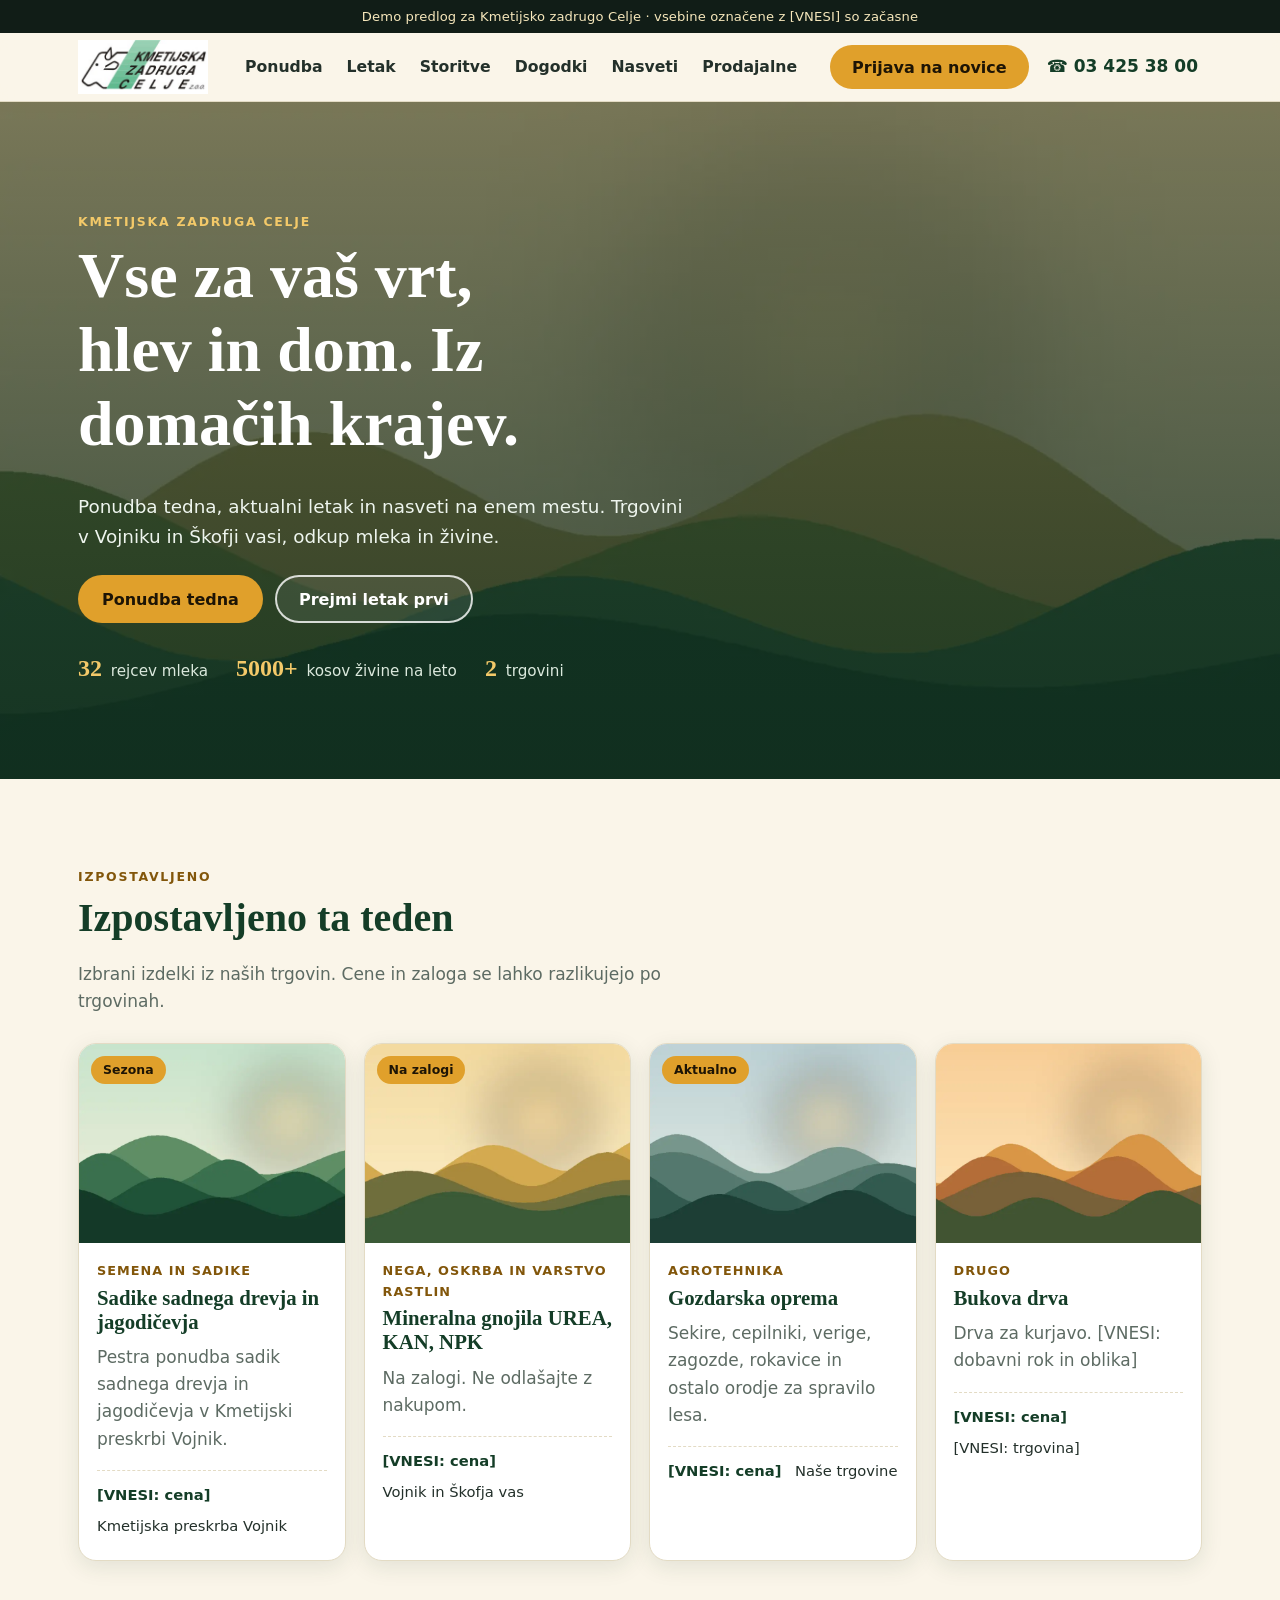
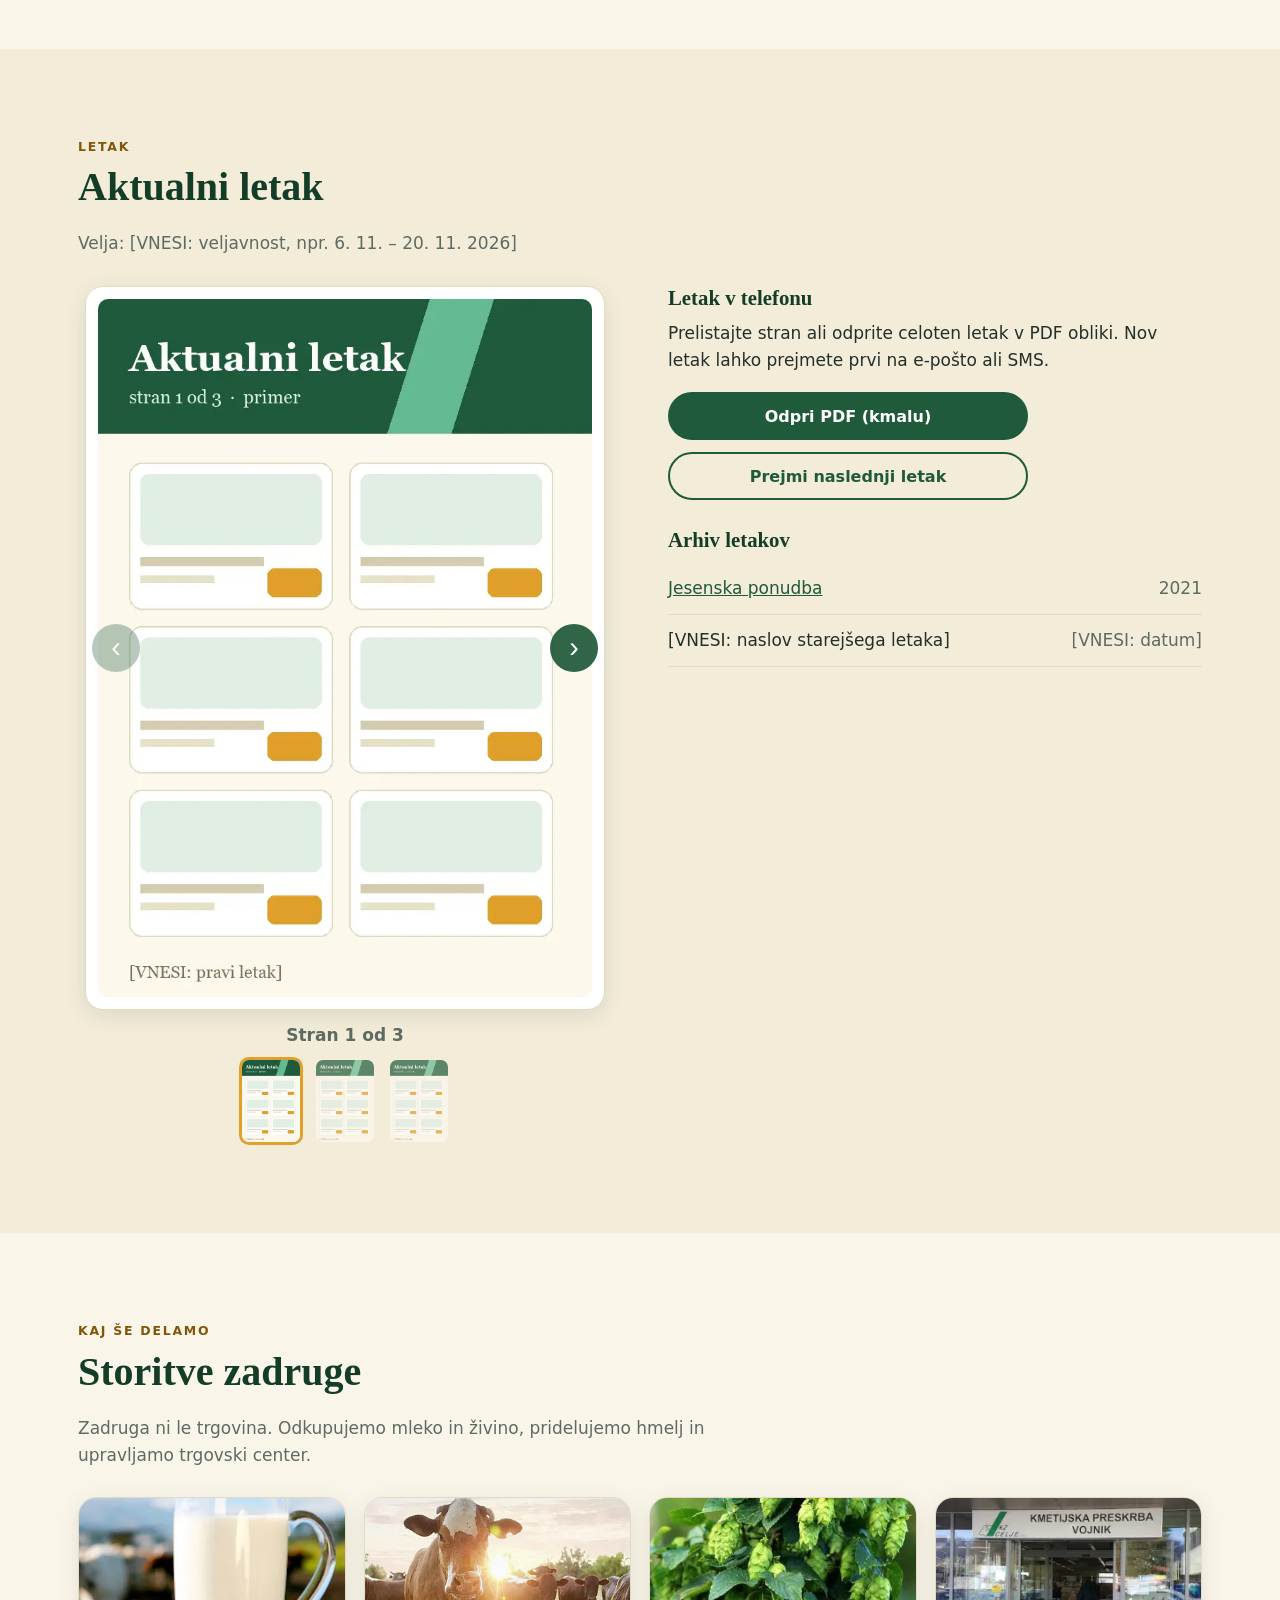
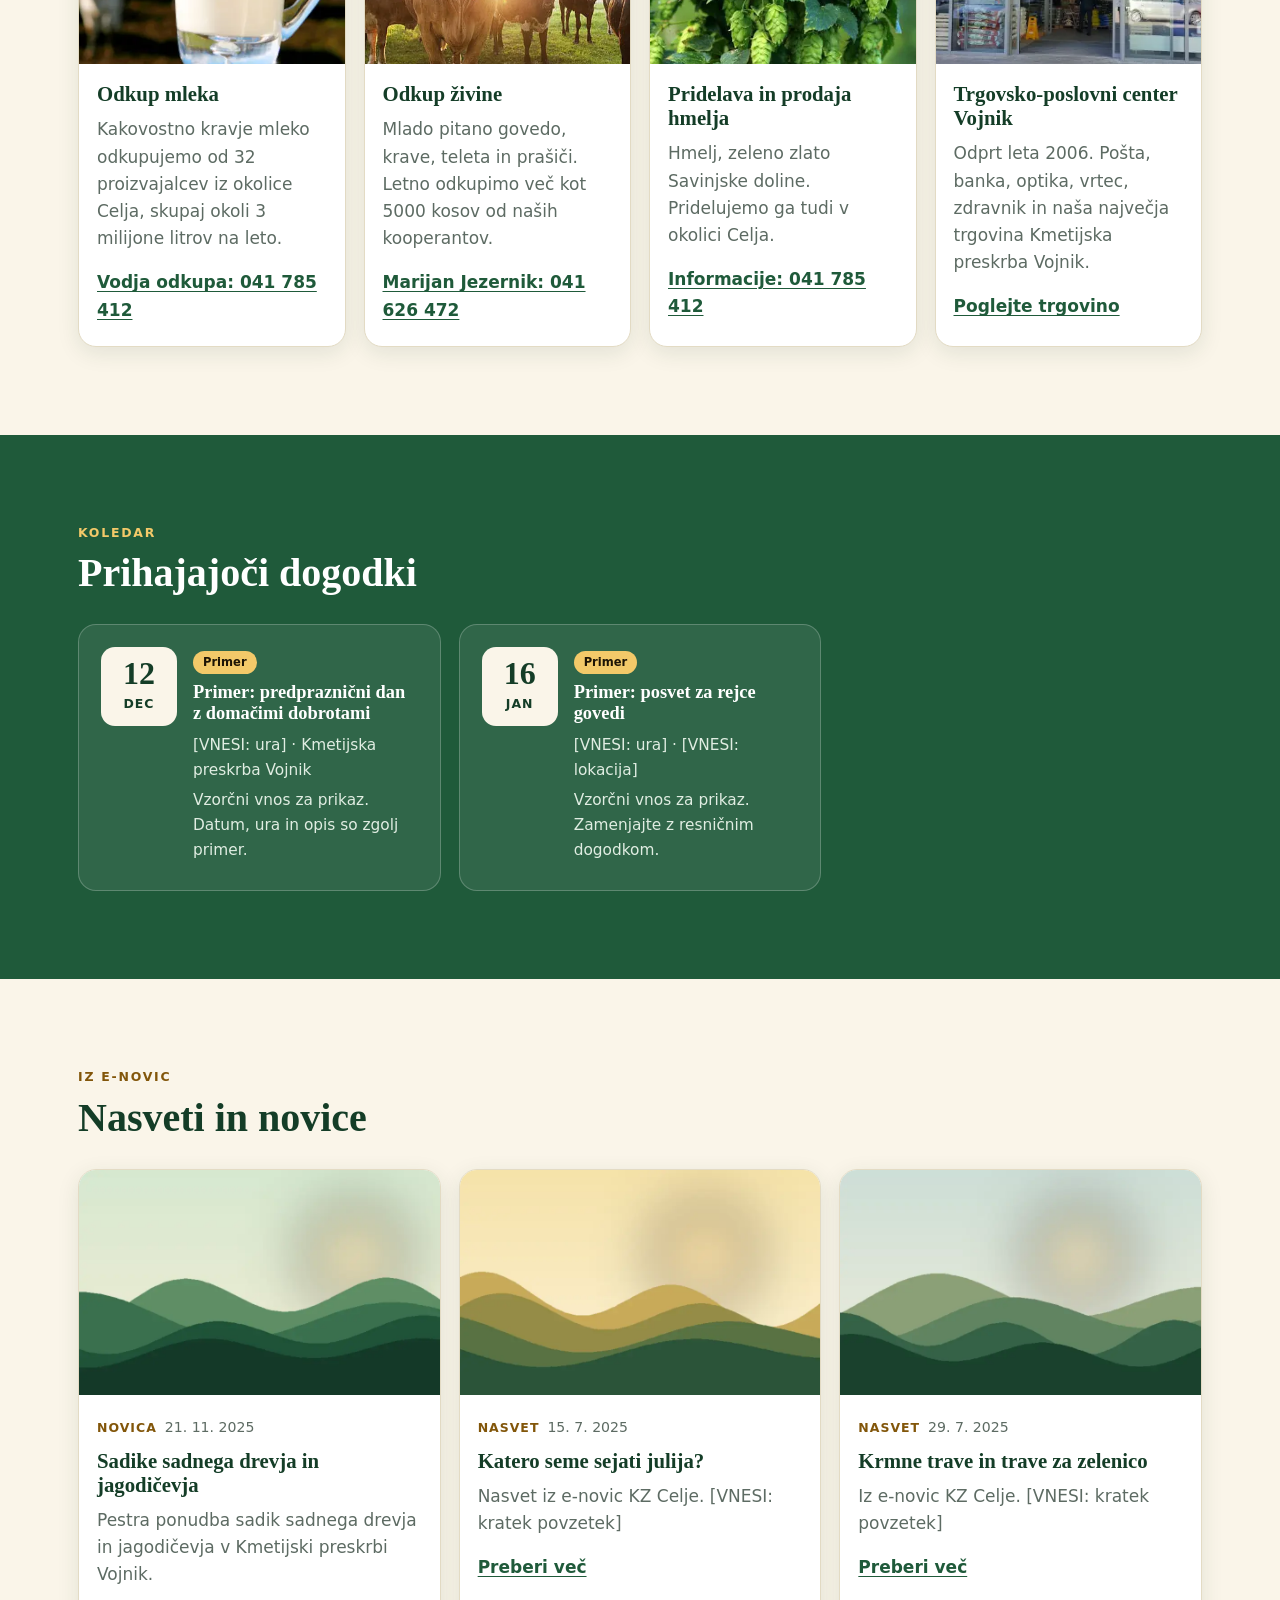
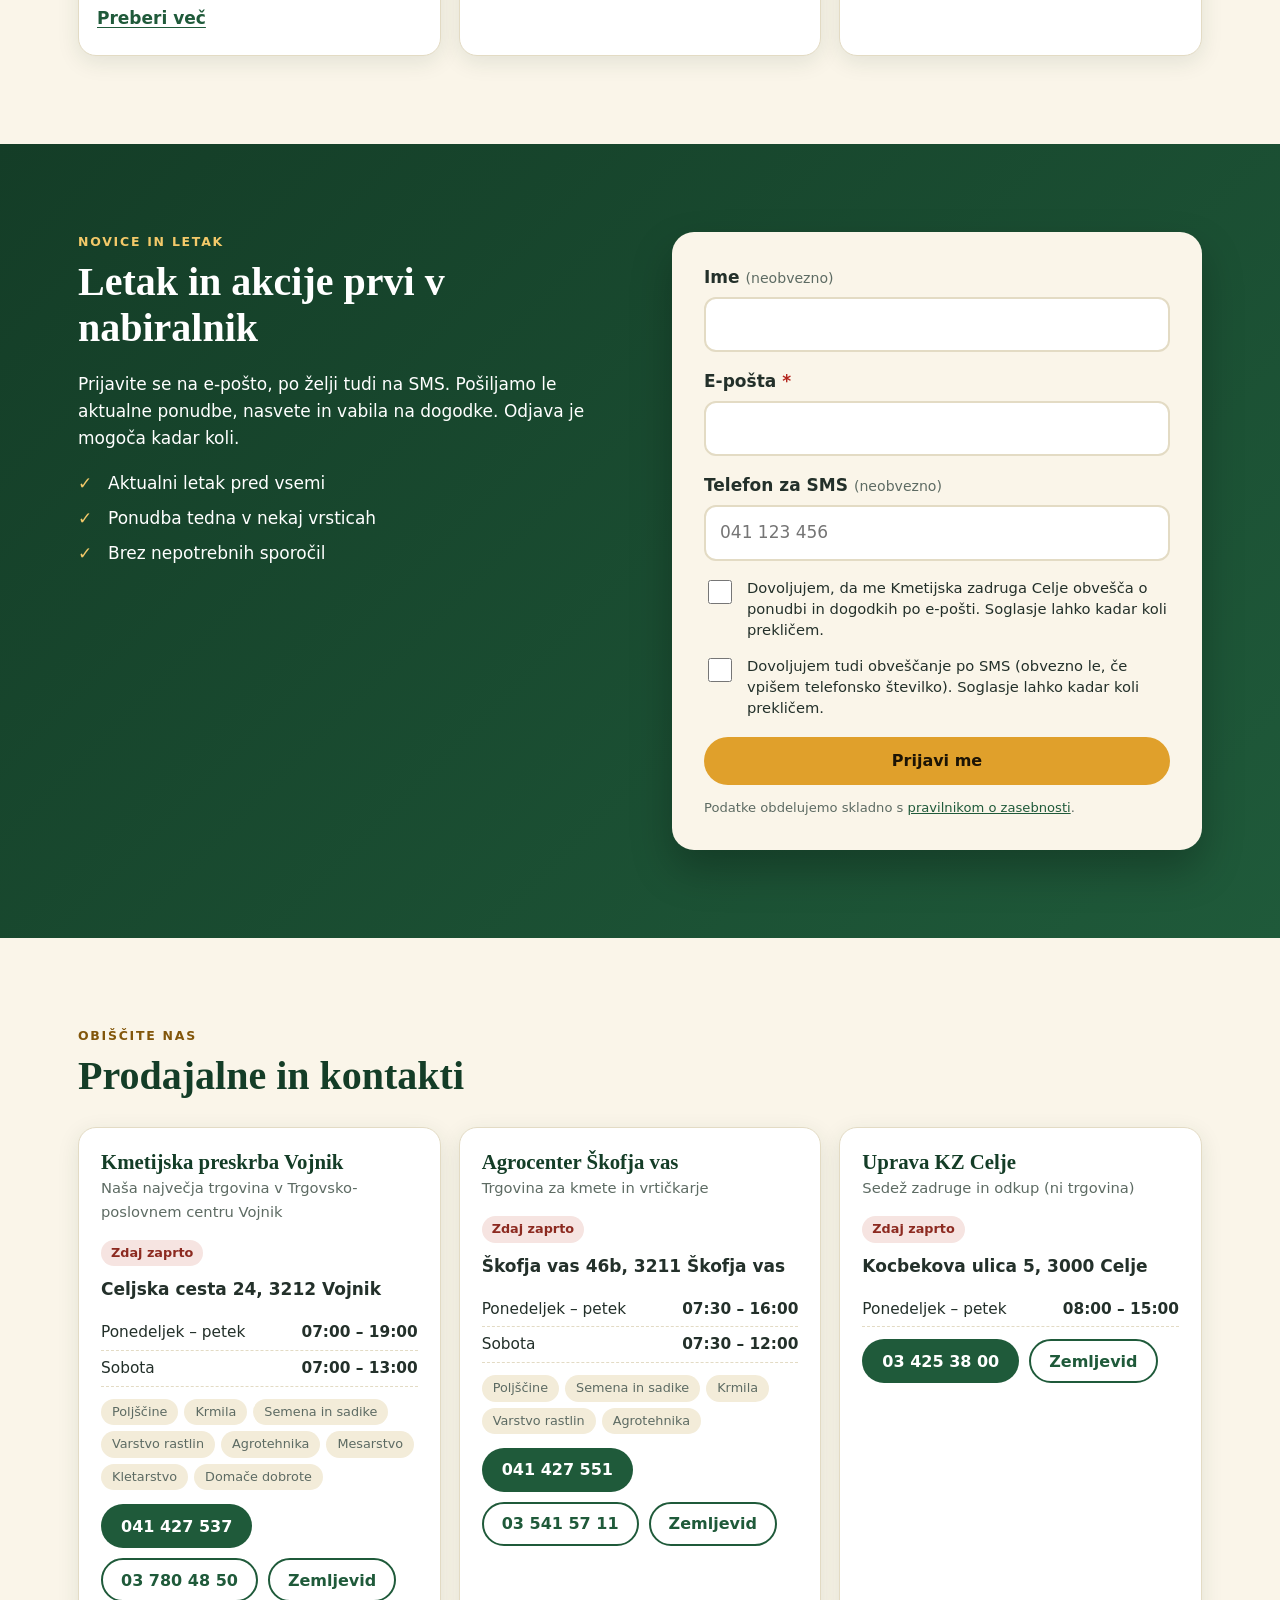
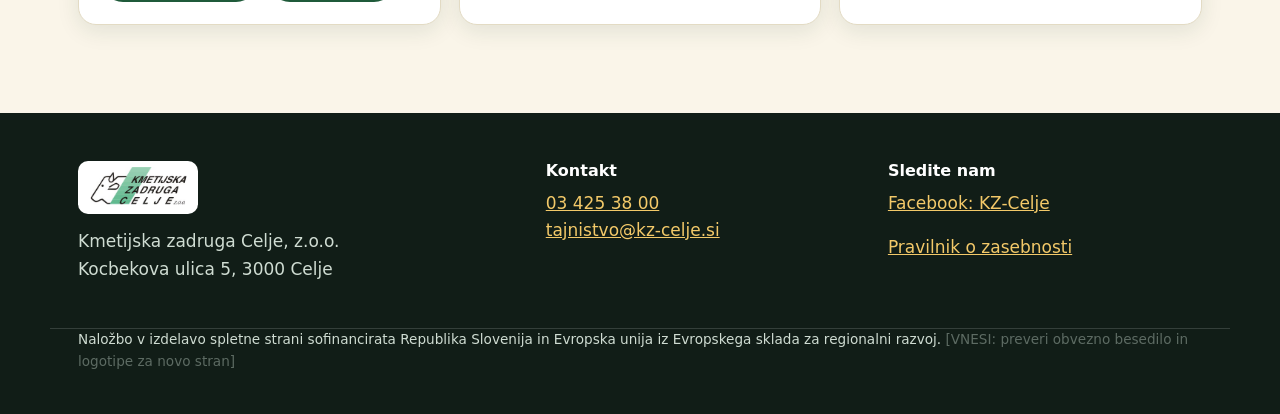
==== index.html @ 7fff6a52 "Add page markup with SEO tags and JSON-LD" ====
<!doctype html>
<html lang="sl">
<head>
  <meta charset="utf-8">
  <meta name="viewport" content="width=device-width, initial-scale=1">
  <title>Kmetijska zadruga Celje | Ponudba, letak in nasveti</title>
  <meta name="description" content="Kmetijska zadruga Celje: ponudba tedna, aktualni letak, odkup mleka in živine, trgovini v Vojniku in Škofji vasi. Prijavite se na novice in prejmite letak prvi.">
  <meta name="theme-color" content="#1f5a3a">
  <link rel="canonical" href="https://nnejc.github.io/kz-celje-demo/">
  <meta property="og:type" content="website">
  <meta property="og:locale" content="sl_SI">
  <meta property="og:title" content="Kmetijska zadruga Celje | Ponudba, letak in nasveti">
  <meta property="og:description" content="Ponudba tedna, aktualni letak, odkup mleka in živine ter trgovini v Vojniku in Škofji vasi.">
  <meta property="og:image" content="https://nnejc.github.io/kz-celje-demo/img/hero.webp">
  <meta property="og:url" content="https://nnejc.github.io/kz-celje-demo/">
  <link rel="icon" href="data:image/svg+xml,%3Csvg xmlns='http://www.w3.org/2000/svg' viewBox='0 0 32 32'%3E%3Crect width='32' height='32' rx='7' fill='%231f5a3a'/%3E%3Cpath d='M9 24c0-8 5-13 14-14-1 9-6 14-14 14z' fill='%23e0a02b'/%3E%3C/svg%3E">
  <link rel="preload" as="image" href="img/hero.webp" fetchpriority="high">
  <link rel="stylesheet" href="css/style.css">

  <!-- Local business structured data. Values in [VNESI: ...] must be replaced before production. -->
  <script type="application/ld+json">
  {
    "@context": "https://schema.org",
    "@type": "LocalBusiness",
    "name": "Kmetijska zadruga Celje, z.o.o.",
    "url": "https://www.kz-celje.si/",
    "telephone": "+38634253800",
    "email": "tajnistvo@kz-celje.si",
    "logo": "https://nnejc.github.io/kz-celje-demo/img/client/logo.png",
    "image": "https://nnejc.github.io/kz-celje-demo/img/hero.webp",
    "address": {
      "@type": "PostalAddress",
      "streetAddress": "Kocbekova ulica 5",
      "postalCode": "3000",
      "addressLocality": "Celje",
      "addressCountry": "SI"
    },
    "openingHoursSpecification": [{
      "@type": "OpeningHoursSpecification",
      "dayOfWeek": ["Monday", "Tuesday", "Wednesday", "Thursday", "Friday"],
      "opens": "08:00",
      "closes": "15:00"
    }],
    "sameAs": ["https://www.facebook.com/KZ-Celje-102216865359597"],
    "vatID": "[VNESI: ID za DDV]"
  }
  </script>
</head>
<body>
  <a class="skip" href="#main">Preskoči na vsebino</a>

  <!-- Remove this bar for production -->
  <div class="demo-bar" role="note">Demo predlog za Kmetijsko zadrugo Celje · vsebine označene z [VNESI] so začasne</div>

  <header class="site-header" id="top">
    <div class="wrap header-row">
      <a class="brand" href="#top" aria-label="Kmetijska zadruga Celje, domov">
        <img src="img/client/logo.png" width="135" height="56" alt="Kmetijska zadruga Celje">
      </a>

      <nav id="nav" class="nav" aria-label="Glavni meni">
        <ul>
          <li><a href="#ponudba">Ponudba</a></li>
          <li><a href="#letak">Letak</a></li>
          <li><a href="#storitve">Storitve</a></li>
          <li><a href="#dogodki">Dogodki</a></li>
          <li><a href="#nasveti">Nasveti</a></li>
          <li><a href="#prodajalne">Prodajalne</a></li>
        </ul>
        <a class="btn btn-amber nav-cta" href="#prijava">Prijava na novice</a>
      </nav>

      <a class="header-phone" href="tel:+38634253800"><span aria-hidden="true">☎</span> 03 425 38 00</a>
      <button class="menu-btn" id="menuBtn" aria-expanded="false" aria-controls="nav">
        <span class="sr-only">Meni</span>
        <span class="bars" aria-hidden="true"></span>
      </button>
    </div>
  </header>

  <main id="main">
    <!-- 2. Hero -->
    <section class="hero">
      <img class="hero-img" src="img/hero.webp" width="1600" height="900" alt="" fetchpriority="high">
      <div class="hero-shade"></div>
      <div class="wrap hero-content">
        <p class="eyebrow">Kmetijska zadruga Celje</p>
        <h1>Vse za vaš vrt, hlev in dom. Iz domačih krajev.</h1>
        <p class="lead">Ponudba tedna, aktualni letak in nasveti na enem mestu. Trgovini v Vojniku in Škofji vasi, odkup mleka in živine.</p>
        <div class="hero-actions">
          <a class="btn btn-amber" href="#ponudba">Ponudba tedna</a>
          <a class="btn btn-ghost" href="#prijava">Prejmi letak prvi</a>
        </div>
        <ul class="hero-facts">
          <li><strong>32</strong> rejcev mleka</li>
          <li><strong>5000+</strong> kosov živine na leto</li>
          <li><strong>2</strong> trgovini</li>
        </ul>
      </div>
    </section>

    <!-- 3. Featured products (data/products.json) -->
    <section class="section" id="ponudba" aria-labelledby="h-ponudba">
      <div class="wrap">
        <div class="section-head">
          <p class="eyebrow">Izpostavljeno</p>
          <h2 id="h-ponudba">Izpostavljeno ta teden</h2>
          <p class="section-sub">Izbrani izdelki iz naših trgovin. Cene in zaloga se lahko razlikujejo po trgovinah.</p>
        </div>
        <div class="grid grid-products" id="products" aria-live="polite"><p class="loading">Nalagam ponudbo …</p></div>
      </div>
    </section>

    <!-- 4. Flyer (data/leaflets.json) -->
    <section class="section section-cream" id="letak" aria-labelledby="h-letak">
      <div class="wrap">
        <div class="section-head">
          <p class="eyebrow">Letak</p>
          <h2 id="h-letak">Aktualni letak</h2>
          <p class="section-sub" id="leafletValidity"></p>
        </div>
        <div class="flyer">
          <div class="flyer-viewer">
            <div class="flyer-stage">
              <button class="flyer-nav prev" id="flyerPrev" aria-label="Prejšnja stran">‹</button>
              <img id="flyerImg" src="" alt="" width="700" height="990">
              <button class="flyer-nav next" id="flyerNext" aria-label="Naslednja stran">›</button>
            </div>
            <p class="flyer-count" id="flyerCount" aria-live="polite"></p>
            <div class="flyer-thumbs" id="flyerThumbs"></div>
          </div>
          <aside class="flyer-side">
            <h3>Letak v telefonu</h3>
            <p>Prelistajte stran ali odprite celoten letak v PDF obliki. Nov letak lahko prejmete prvi na e-pošto ali SMS.</p>
            <div class="flyer-actions">
              <a class="btn btn-green" id="flyerPdf" href="#" target="_blank" rel="noopener">Odpri PDF</a>
              <a class="btn btn-outline" href="#prijava">Prejmi naslednji letak</a>
            </div>
            <h3 class="archive-title">Arhiv letakov</h3>
            <ul class="archive" id="archive"></ul>
          </aside>
        </div>
      </div>
    </section>

    <!-- 5. Services -->
    <section class="section" id="storitve" aria-labelledby="h-storitve">
      <div class="wrap">
        <div class="section-head">
          <p class="eyebrow">Kaj še delamo</p>
          <h2 id="h-storitve">Storitve zadruge</h2>
          <p class="section-sub">Zadruga ni le trgovina. Odkupujemo mleko in živino, pridelujemo hmelj in upravljamo trgovski center.</p>
        </div>
        <div class="grid grid-services">
          <article class="card service">
            <img src="img/client/mleko.webp" width="400" height="400" loading="lazy" alt="Odkup mleka">
            <div class="card-body">
              <h3>Odkup mleka</h3>
              <p>Kakovostno kravje mleko odkupujemo od 32 proizvajalcev iz okolice Celja, skupaj okoli 3 milijone litrov na leto.</p>
              <a class="link" href="tel:+38641785412">Vodja odkupa: 041 785 412</a>
            </div>
          </article>
          <article class="card service">
            <img src="img/client/krave.webp" width="400" height="400" loading="lazy" alt="Odkup živine">
            <div class="card-body">
              <h3>Odkup živine</h3>
              <p>Mlado pitano govedo, krave, teleta in prašiči. Letno odkupimo več kot 5000 kosov od naših kooperantov.</p>
              <a class="link" href="tel:+38641626472">Marijan Jezernik: 041 626 472</a>
            </div>
          </article>
          <article class="card service">
            <img src="img/client/hmelj.webp" width="400" height="400" loading="lazy" alt="Hmelj">
            <div class="card-body">
              <h3>Pridelava in prodaja hmelja</h3>
              <p>Hmelj, zeleno zlato Savinjske doline. Pridelujemo ga tudi v okolici Celja.</p>
              <a class="link" href="tel:+38641785412">Informacije: 041 785 412</a>
            </div>
          </article>
          <article class="card service">
            <img src="img/client/vojnik.webp" width="300" height="300" loading="lazy" alt="Trgovsko-poslovni center Vojnik">
            <div class="card-body">
              <h3>Trgovsko-poslovni center Vojnik</h3>
              <p>Odprt leta 2006. Pošta, banka, optika, vrtec, zdravnik in naša največja trgovina Kmetijska preskrba Vojnik.</p>
              <a class="link" href="#prodajalne">Poglejte trgovino</a>
            </div>
          </article>
        </div>
      </div>
    </section>

    <!-- 6. Events (data/events.json) -->
    <section class="section section-green" id="dogodki" aria-labelledby="h-dogodki">
      <div class="wrap">
        <div class="section-head">
          <p class="eyebrow">Koledar</p>
          <h2 id="h-dogodki">Prihajajoči dogodki</h2>
        </div>
        <div class="grid grid-events" id="events" aria-live="polite"><p class="loading">Nalagam dogodke …</p></div>
      </div>
    </section>

    <!-- 7. Tips and news (data/tips.json) -->
    <section class="section" id="nasveti" aria-labelledby="h-nasveti">
      <div class="wrap">
        <div class="section-head">
          <p class="eyebrow">Iz e-novic</p>
          <h2 id="h-nasveti">Nasveti in novice</h2>
        </div>
        <div class="grid grid-tips" id="tips" aria-live="polite"><p class="loading">Nalagam članke …</p></div>
      </div>
    </section>

    <!-- 8. Newsletter signup -->
    <section class="section section-signup" id="prijava" aria-labelledby="h-prijava">
      <div class="wrap signup">
        <div class="signup-copy">
          <p class="eyebrow">Novice in letak</p>
          <h2 id="h-prijava">Letak in akcije prvi v nabiralnik</h2>
          <p>Prijavite se na e-pošto, po želji tudi na SMS. Pošiljamo le aktualne ponudbe, nasvete in vabila na dogodke. Odjava je mogoča kadar koli.</p>
          <ul class="ticks">
            <li>Aktualni letak pred vsemi</li>
            <li>Ponudba tedna v nekaj vrsticah</li>
            <li>Brez nepotrebnih sporočil</li>
          </ul>
        </div>

        <form class="form" id="signupForm" novalidate>
          <!-- Demo only: no data leaves the browser.
               Production: post to Brevo / Mailchimp (form action or API via a serverless function),
               and store the consent timestamp + text version for each channel. -->
          <div class="field">
            <label for="name">Ime <span class="opt">(neobvezno)</span></label>
            <input id="name" name="name" type="text" autocomplete="given-name">
          </div>
          <div class="field">
            <label for="email">E-pošta <span class="req" aria-hidden="true">*</span></label>
            <input id="email" name="email" type="email" autocomplete="email" required aria-describedby="emailErr">
            <p class="err" id="emailErr" role="alert"></p>
          </div>
          <div class="field">
            <label for="phone">Telefon za SMS <span class="opt">(neobvezno)</span></label>
            <input id="phone" name="phone" type="tel" inputmode="tel" autocomplete="tel" placeholder="041 123 456" aria-describedby="phoneErr">
            <p class="err" id="phoneErr" role="alert"></p>
          </div>

          <div class="check">
            <input id="consentEmail" name="consentEmail" type="checkbox" required aria-describedby="consentEmailErr">
            <label for="consentEmail">Dovoljujem, da me Kmetijska zadruga Celje obvešča o ponudbi in dogodkih po e-pošti. Soglasje lahko kadar koli prekličem.</label>
          </div>
          <p class="err" id="consentEmailErr" role="alert"></p>

          <div class="check">
            <input id="consentSms" name="consentSms" type="checkbox" aria-describedby="consentSmsErr">
            <label for="consentSms">Dovoljujem tudi obveščanje po SMS (obvezno le, če vpišem telefonsko številko). Soglasje lahko kadar koli prekličem.</label>
          </div>
          <p class="err" id="consentSmsErr" role="alert"></p>

          <button class="btn btn-amber btn-block" type="submit">Prijavi me</button>
          <p class="form-note">Podatke obdelujemo skladno s <a href="https://www.kz-celje.si/index/pogoji_uporabe" target="_blank" rel="noopener">pravilnikom o zasebnosti</a>.</p>
          <p class="success" id="formSuccess" role="status" hidden>Hvala! Prijava je prejeta. (Demo: podatki se nikamor ne pošiljajo.)</p>
        </form>
      </div>
    </section>

    <!-- 9. Stores (data/stores.json) -->
    <section class="section" id="prodajalne" aria-labelledby="h-prodajalne">
      <div class="wrap">
        <div class="section-head">
          <p class="eyebrow">Obiščite nas</p>
          <h2 id="h-prodajalne">Prodajalne in kontakti</h2>
        </div>
        <div class="grid grid-stores" id="stores" aria-live="polite"><p class="loading">Nalagam prodajalne …</p></div>
      </div>
    </section>
  </main>

  <!-- 10. Footer -->
  <footer class="site-footer">
    <div class="wrap footer-grid">
      <div>
        <img class="footer-logo" src="img/client/logo.png" width="135" height="56" loading="lazy" alt="Kmetijska zadruga Celje">
        <p>Kmetijska zadruga Celje, z.o.o.<br>Kocbekova ulica 5, 3000 Celje</p>
      </div>
      <div>
        <h2 class="foot-h">Kontakt</h2>
        <p><a href="tel:+38634253800">03 425 38 00</a><br><a href="mailto:tajnistvo@kz-celje.si">tajnistvo@kz-celje.si</a></p>
      </div>
      <div>
        <h2 class="foot-h">Sledite nam</h2>
        <p><a href="https://www.facebook.com/KZ-Celje-102216865359597" target="_blank" rel="noopener">Facebook: KZ-Celje</a></p>
        <p><a href="https://www.kz-celje.si/index/pogoji_uporabe" target="_blank" rel="noopener">Pravilnik o zasebnosti</a></p>
      </div>
    </div>
    <div class="wrap footer-eu">
      <p>Naložbo v izdelavo spletne strani sofinancirata Republika Slovenija in Evropska unija iz Evropskega sklada za regionalni razvoj. <span class="muted">[VNESI: preveri obvezno besedilo in logotipe za novo stran]</span></p>
    </div>
  </footer>

  <script src="js/main.js" defer></script>
</body>
</html>
---- css/style.css ----
/* KZ Celje demo: deep green + warm cream + amber. System fonts only. */
:root {
  --green: #1f5a3a;
  --green-dark: #143d27;
  --green-soft: #e3efe5;
  --leaf: #64bb91;
  --cream: #faf5e9;
  --cream-2: #f3ecd9;
  --amber: #e0a02b;
  --amber-dark: #82560a;
  --ink: #23302a;
  --muted: #5d6b63;
  --line: #e3dbc4;
  --white: #fff;
  --radius: 18px;
  --shadow: 0 6px 22px rgba(20, 61, 39, .10);
  --serif: Georgia, "Iowan Old Style", "Palatino Linotype", serif;
  --sans: system-ui, -apple-system, "Segoe UI", Roboto, "Helvetica Neue", Arial, sans-serif;
}

*, *::before, *::after { box-sizing: border-box; }
html { scroll-behavior: smooth; scroll-padding-top: 84px; }
body { margin: 0; font-family: var(--sans); font-size: 1.0625rem; line-height: 1.6; color: var(--ink); background: var(--cream); -webkit-text-size-adjust: 100%; }
img { max-width: 100%; height: auto; display: block; }
a { color: var(--green); }
h1, h2, h3 { font-family: var(--serif); line-height: 1.15; margin: 0 0 .5em; color: var(--green-dark); }
h2 { font-size: clamp(1.7rem, 4.6vw, 2.5rem); }
h3 { font-size: 1.3rem; }
p { margin: 0 0 1em; }
ul { margin: 0; padding: 0; list-style: none; }
.wrap { width: 100%; max-width: 1180px; margin: 0 auto; padding: 0 16px; }
.sr-only { position: absolute; width: 1px; height: 1px; overflow: hidden; clip: rect(0 0 0 0); white-space: nowrap; }
.skip { position: absolute; left: -999px; top: 0; background: var(--amber); color: #000; padding: 10px 14px; z-index: 100; }
.skip:focus { left: 8px; top: 8px; }
:focus-visible { outline: 3px solid var(--amber); outline-offset: 2px; }
.muted { color: var(--muted); }

/* Demo bar */
.demo-bar { background: #111d17; color: #f6e7bb; text-align: center; font-size: .82rem; padding: 6px 12px; letter-spacing: .01em; }

/* Header */
.site-header { position: sticky; top: 0; z-index: 50; background: rgba(250, 245, 233, .96); backdrop-filter: blur(8px); border-bottom: 1px solid var(--line); }
.header-row { display: flex; align-items: center; gap: 14px; min-height: 68px; }
.brand img { width: 108px; height: auto; }
.header-phone { margin-left: auto; font-weight: 700; text-decoration: none; color: var(--green-dark); white-space: nowrap; padding: 8px 4px; }
.menu-btn { width: 46px; height: 46px; border: 1px solid var(--line); border-radius: 12px; background: var(--white); cursor: pointer; display: grid; place-items: center; }
.bars, .bars::before, .bars::after { display: block; width: 22px; height: 2.5px; background: var(--green-dark); border-radius: 2px; transition: transform .2s, opacity .2s; content: ""; }
.bars { position: relative; }
.bars::before { position: absolute; top: -7px; }
.bars::after { position: absolute; top: 7px; }
.menu-btn[aria-expanded="true"] .bars { background: transparent; }
.menu-btn[aria-expanded="true"] .bars::before { transform: translateY(7px) rotate(45deg); }
.menu-btn[aria-expanded="true"] .bars::after { transform: translateY(-7px) rotate(-45deg); }

.nav { position: absolute; left: 0; right: 0; top: 100%; background: var(--cream); border-bottom: 1px solid var(--line); padding: 8px 16px 20px; display: none; box-shadow: var(--shadow); }
.nav.open { display: block; }
.nav ul { display: grid; }
.nav li a { display: block; padding: 14px 4px; font-size: 1.1rem; font-weight: 600; text-decoration: none; color: var(--ink); border-bottom: 1px solid var(--line); }
.nav-cta { margin-top: 16px; width: 100%; }

/* Buttons */
.btn { display: inline-flex; align-items: center; justify-content: center; gap: 8px; min-height: 48px; padding: 12px 22px; border-radius: 999px; font: 700 1rem var(--sans); text-decoration: none; border: 2px solid transparent; cursor: pointer; transition: transform .15s, background .15s, box-shadow .15s; }
.btn:hover { transform: translateY(-2px); box-shadow: 0 6px 16px rgba(0, 0, 0, .15); }
.btn-amber { background: var(--amber); color: #1d1405; }
.btn-amber:hover { background: #ecb03e; }
.btn-green { background: var(--green); color: #fff; }
.btn-green:hover { background: var(--green-dark); }
.btn-outline { border-color: var(--green); color: var(--green); background: transparent; }
.btn-ghost { border-color: rgba(255, 255, 255, .8); color: #fff; background: rgba(255, 255, 255, .08); }
.btn-ghost:hover { background: rgba(255, 255, 255, .2); }
.btn-block { width: 100%; }

/* Hero */
.hero { position: relative; color: #fff; overflow: hidden; background: var(--green-dark); }
.hero-img { position: absolute; inset: 0; width: 100%; height: 100%; object-fit: cover; }
.hero-shade { position: absolute; inset: 0; background: linear-gradient(180deg, rgba(14, 40, 26, .55), rgba(14, 40, 26, .82)); }
.hero-content { position: relative; padding-top: 56px; padding-bottom: 48px; }
.hero h1 { color: #fff; font-size: clamp(2.1rem, 8.2vw, 4rem); max-width: 16ch; text-wrap: balance; }
.hero .lead { font-size: 1.15rem; max-width: 52ch; color: #eef5ee; }
.eyebrow { text-transform: uppercase; letter-spacing: .14em; font-size: .78rem; font-weight: 800; color: var(--amber-dark); margin: 0 0 .6em; }
.hero .eyebrow { color: #f3c969; }
.hero-actions { display: grid; gap: 12px; margin: 24px 0 32px; max-width: 420px; }
.hero-facts { display: flex; flex-wrap: wrap; gap: 8px 28px; font-size: .95rem; color: #dbe9dd; }
.hero-facts strong { font: 700 1.5rem var(--serif); color: #f3c969; margin-right: 4px; }

/* Sections */
.section { padding: 64px 0; }
.section-cream { background: var(--cream-2); }
.section-green { background: var(--green); color: #fff; }
.section-green h2 { color: #fff; }
.section-green .eyebrow { color: #f3c969; }
.section-head { margin-bottom: 28px; max-width: 62ch; }
.section-sub { color: var(--muted); }
.loading { color: var(--muted); }

.grid { display: grid; gap: 18px; }
.card { background: var(--white); border-radius: var(--radius); box-shadow: var(--shadow); overflow: hidden; transition: transform .2s, box-shadow .2s; border: 1px solid var(--line); }
.card:hover { transform: translateY(-4px); box-shadow: 0 14px 30px rgba(20, 61, 39, .16); }
.card-body { padding: 18px 18px 22px; }
.card-body p { color: var(--muted); }
.link { font-weight: 700; color: var(--green); text-underline-offset: 3px; }

/* Products */
.product { position: relative; display: flex; flex-direction: column; }
.product img { width: 100%; aspect-ratio: 4 / 3; object-fit: cover; }
.badge { position: absolute; top: 12px; left: 12px; background: var(--amber); color: #1d1405; font-weight: 800; font-size: .78rem; padding: 4px 12px; border-radius: 999px; }
.product .cat { font-size: .8rem; text-transform: uppercase; letter-spacing: .08em; color: var(--amber-dark); font-weight: 800; margin-bottom: 4px; }
.product .meta { margin-top: auto; padding-top: 12px; border-top: 1px dashed var(--line); font-size: .92rem; display: flex; justify-content: space-between; gap: 8px; flex-wrap: wrap; }
.price { font-weight: 800; color: var(--green-dark); }
.product-demo { font-size: .75rem; color: var(--muted); margin-top: 6px; }

/* Flyer */
.flyer { display: grid; gap: 28px; }
.flyer-stage { position: relative; background: var(--white); border: 1px solid var(--line); border-radius: var(--radius); box-shadow: var(--shadow); padding: 12px; max-width: 520px; margin: 0 auto; }
.flyer-stage img { width: 100%; height: auto; border-radius: 10px; aspect-ratio: 700 / 990; object-fit: contain; }
.flyer-nav { position: absolute; top: 50%; transform: translateY(-50%); width: 48px; height: 48px; border-radius: 50%; border: 0; background: rgba(31, 90, 58, .92); color: #fff; font-size: 1.8rem; line-height: 1; cursor: pointer; }
.flyer-nav.prev { left: 6px; }
.flyer-nav.next { right: 6px; }
.flyer-nav:disabled { opacity: .35; cursor: default; }
.flyer-count { text-align: center; color: var(--muted); margin: 12px 0 8px; font-weight: 600; }
.flyer-thumbs { display: flex; gap: 10px; justify-content: center; }
.flyer-thumbs button { padding: 0; border: 3px solid transparent; border-radius: 10px; background: none; cursor: pointer; width: 64px; overflow: hidden; opacity: .7; }
.flyer-thumbs button[aria-current="true"] { border-color: var(--amber); opacity: 1; }
.flyer-thumbs img { width: 100%; aspect-ratio: 700 / 990; object-fit: cover; }
.flyer-side h3 { margin-top: 0; }
.flyer-actions { display: grid; gap: 12px; margin: 18px 0 28px; max-width: 360px; }
.archive-title { margin-top: 28px; }
.archive li { display: flex; justify-content: space-between; gap: 12px; padding: 12px 0; border-bottom: 1px solid var(--line); }
.archive .date { color: var(--muted); }

/* Services */
.service img { width: 100%; aspect-ratio: 16 / 10; object-fit: cover; }

/* Events */
.event { background: rgba(255, 255, 255, .08); border: 1px solid rgba(255, 255, 255, .22); border-radius: var(--radius); padding: 22px; display: grid; grid-template-columns: 76px 1fr; gap: 16px; }
.event-date { background: var(--cream); color: var(--green-dark); border-radius: 14px; text-align: center; padding: 10px 4px; height: fit-content; }
.event-date .day { font: 700 2rem/1 var(--serif); display: block; }
.event-date .mon { text-transform: uppercase; font-size: .78rem; font-weight: 800; letter-spacing: .08em; }
.event h3 { color: #fff; font-size: 1.15rem; }
.event p { margin: 0 0 .4em; color: #e0ede2; font-size: .96rem; }
.tag-demo { display: inline-block; background: #f3c969; color: #1d1405; font-size: .72rem; font-weight: 800; padding: 2px 10px; border-radius: 999px; margin-bottom: 8px; }

/* Tips */
.tip img { width: 100%; aspect-ratio: 16 / 10; object-fit: cover; }
.tip .tag { font-size: .78rem; font-weight: 800; text-transform: uppercase; letter-spacing: .08em; color: var(--amber-dark); }
.tip time { color: var(--muted); font-size: .88rem; margin-left: 8px; }

/* Signup */
.section-signup { background: linear-gradient(135deg, var(--green-dark), var(--green)); color: #fff; }
.section-signup h2 { color: #fff; }
.section-signup .eyebrow { color: #f3c969; }
.signup { display: grid; gap: 32px; align-items: start; }
.ticks li { padding-left: 30px; position: relative; margin: 8px 0; }
.ticks li::before { content: "✓"; position: absolute; left: 0; top: 0; color: #f3c969; font-weight: 800; }
.form { background: var(--cream); color: var(--ink); border-radius: 22px; padding: 24px 20px; box-shadow: 0 20px 40px rgba(0, 0, 0, .25); }
.field { margin-bottom: 16px; }
.field label { display: block; font-weight: 700; margin-bottom: 6px; }
.opt { font-weight: 400; color: var(--muted); font-size: .88rem; }
.req { color: #b3261e; }
.field input { width: 100%; min-height: 50px; padding: 12px 14px; font: inherit; border: 2px solid var(--line); border-radius: 12px; background: #fff; color: var(--ink); }
.field input:focus { border-color: var(--green); outline: none; box-shadow: 0 0 0 3px rgba(100, 187, 145, .4); }
.field input[aria-invalid="true"] { border-color: #b3261e; }
.check { display: flex; gap: 12px; align-items: flex-start; margin: 14px 0 4px; }
.check input { width: 24px; height: 24px; flex: none; margin-top: 3px; accent-color: var(--green); }
.check label { font-size: .92rem; line-height: 1.45; }
.err { color: #b3261e; font-size: .9rem; font-weight: 600; margin: 4px 0 0; min-height: 0; }
.err:empty { display: none; }
.form .btn { margin-top: 14px; }
.form-note { font-size: .82rem; color: var(--muted); margin: 12px 0 0; }
.success { background: var(--green-soft); border: 2px solid var(--leaf); color: var(--green-dark); padding: 14px; border-radius: 12px; font-weight: 700; margin: 14px 0 0; }

/* Stores */
.store { padding: 22px; }
.store h3 { margin-bottom: 2px; }
.store .note { color: var(--muted); font-size: .92rem; }
.store address { font-style: normal; font-weight: 700; margin-bottom: 12px; }
.hours { margin: 0 0 12px; font-size: .96rem; }
.hours li { display: flex; justify-content: space-between; gap: 12px; padding: 5px 0; border-bottom: 1px dashed var(--line); }
.open-now { display: inline-block; font-size: .8rem; font-weight: 800; padding: 3px 10px; border-radius: 999px; margin-bottom: 10px; }
.open-now.yes { background: var(--green-soft); color: var(--green-dark); }
.open-now.no { background: #f6e4e1; color: #8c2a20; }
.chips { display: flex; flex-wrap: wrap; gap: 6px; margin: 10px 0 14px; }
.chips li { font-size: .8rem; background: var(--cream-2); border-radius: 999px; padding: 3px 11px; color: var(--muted); }
.store-actions { display: flex; flex-wrap: wrap; gap: 10px; }
.store-actions .btn { min-height: 44px; padding: 8px 18px; }

/* Footer */
.site-footer { background: #111d17; color: #cfdcd2; padding: 48px 0 28px; }
.site-footer a { color: #f3c969; }
.footer-grid { display: grid; gap: 28px; }
.footer-logo { background: #fff; padding: 6px 10px; border-radius: 10px; margin-bottom: 14px; width: 120px; height: auto; }
.foot-h { font: 700 1rem var(--sans); color: #fff; margin-bottom: .6em; }
.footer-eu { margin-top: 28px; padding-top: 20px; border-top: 1px solid rgba(255, 255, 255, .15); font-size: .85rem; }

/* Breakpoints (mobile first) */
@media (min-width: 640px) {
  .hero-actions { display: flex; max-width: none; }
  .grid-products, .grid-services, .grid-stores { grid-template-columns: repeat(2, 1fr); }
  .grid-tips, .grid-events { grid-template-columns: repeat(2, 1fr); }
}
@media (min-width: 900px) {
  .wrap { padding: 0 28px; }
  .brand img { width: 130px; }
  .menu-btn { display: none; }
  .nav { position: static; display: flex !important; align-items: center; gap: 18px; background: none; border: 0; box-shadow: none; padding: 0; margin-left: 12px; flex: 1; }
  .nav ul { display: flex; gap: 2px; }
  .nav li a { border: 0; padding: 10px 11px; font-size: .98rem; border-radius: 10px; }
  .nav li a:hover { background: var(--green-soft); }
  .nav-cta { margin: 0 0 0 auto; width: auto; min-height: 44px; padding: 8px 20px; }
  .header-phone { margin-left: 0; }
  .hero-content { padding-top: 110px; padding-bottom: 96px; }
  .section { padding: 88px 0; }
  .grid-products { grid-template-columns: repeat(4, 1fr); }
  .grid-services { grid-template-columns: repeat(4, 1fr); }
  .grid-tips, .grid-events { grid-template-columns: repeat(3, 1fr); }
  .grid-stores { grid-template-columns: repeat(3, 1fr); }
  .flyer { grid-template-columns: 1fr 1fr; align-items: start; gap: 56px; }
  .signup { grid-template-columns: 1fr 1fr; gap: 64px; }
  .form { padding: 32px; }
  .footer-grid { grid-template-columns: 1.4fr 1fr 1fr; }
}
@media (min-width: 900px) and (max-width: 1100px) {
  .nav li a { padding: 10px 7px; font-size: .92rem; }
}
@media (prefers-reduced-motion: reduce) {
  html { scroll-behavior: auto; }
  * { transition: none !important; }
}
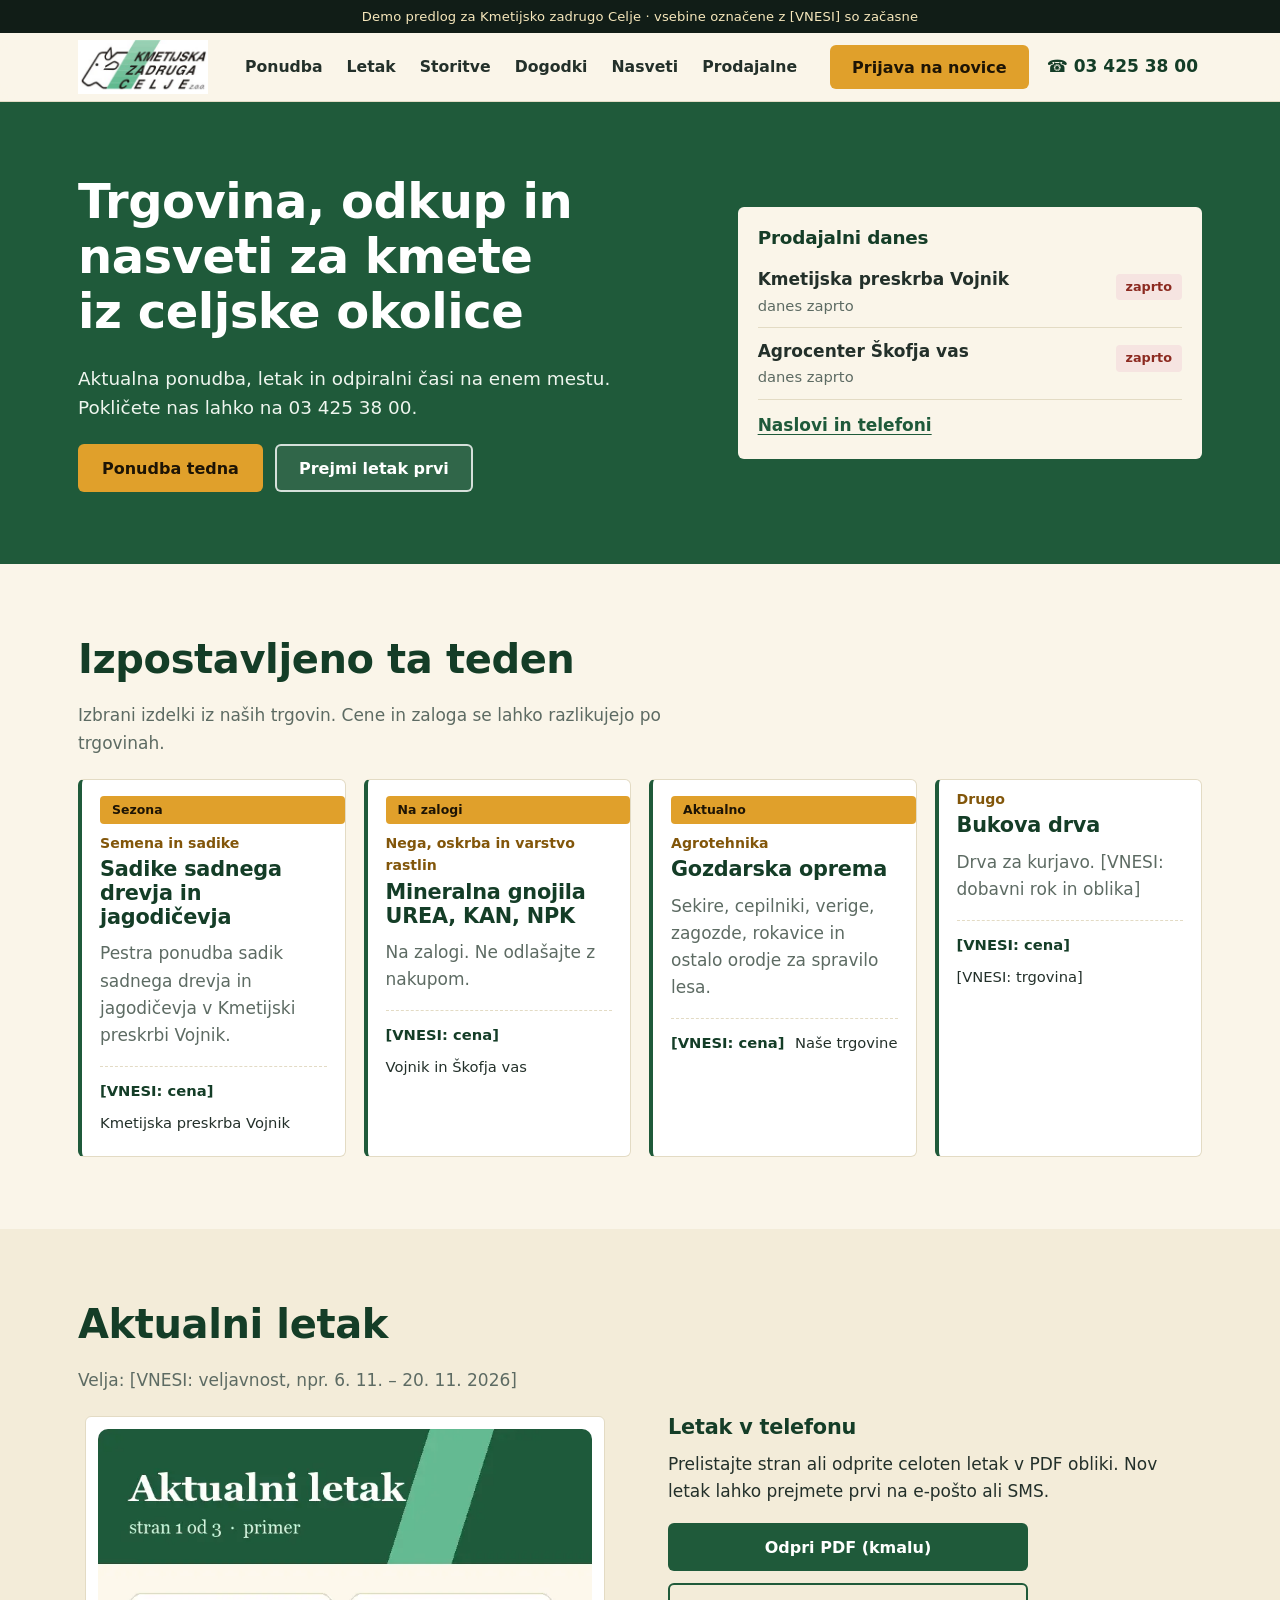
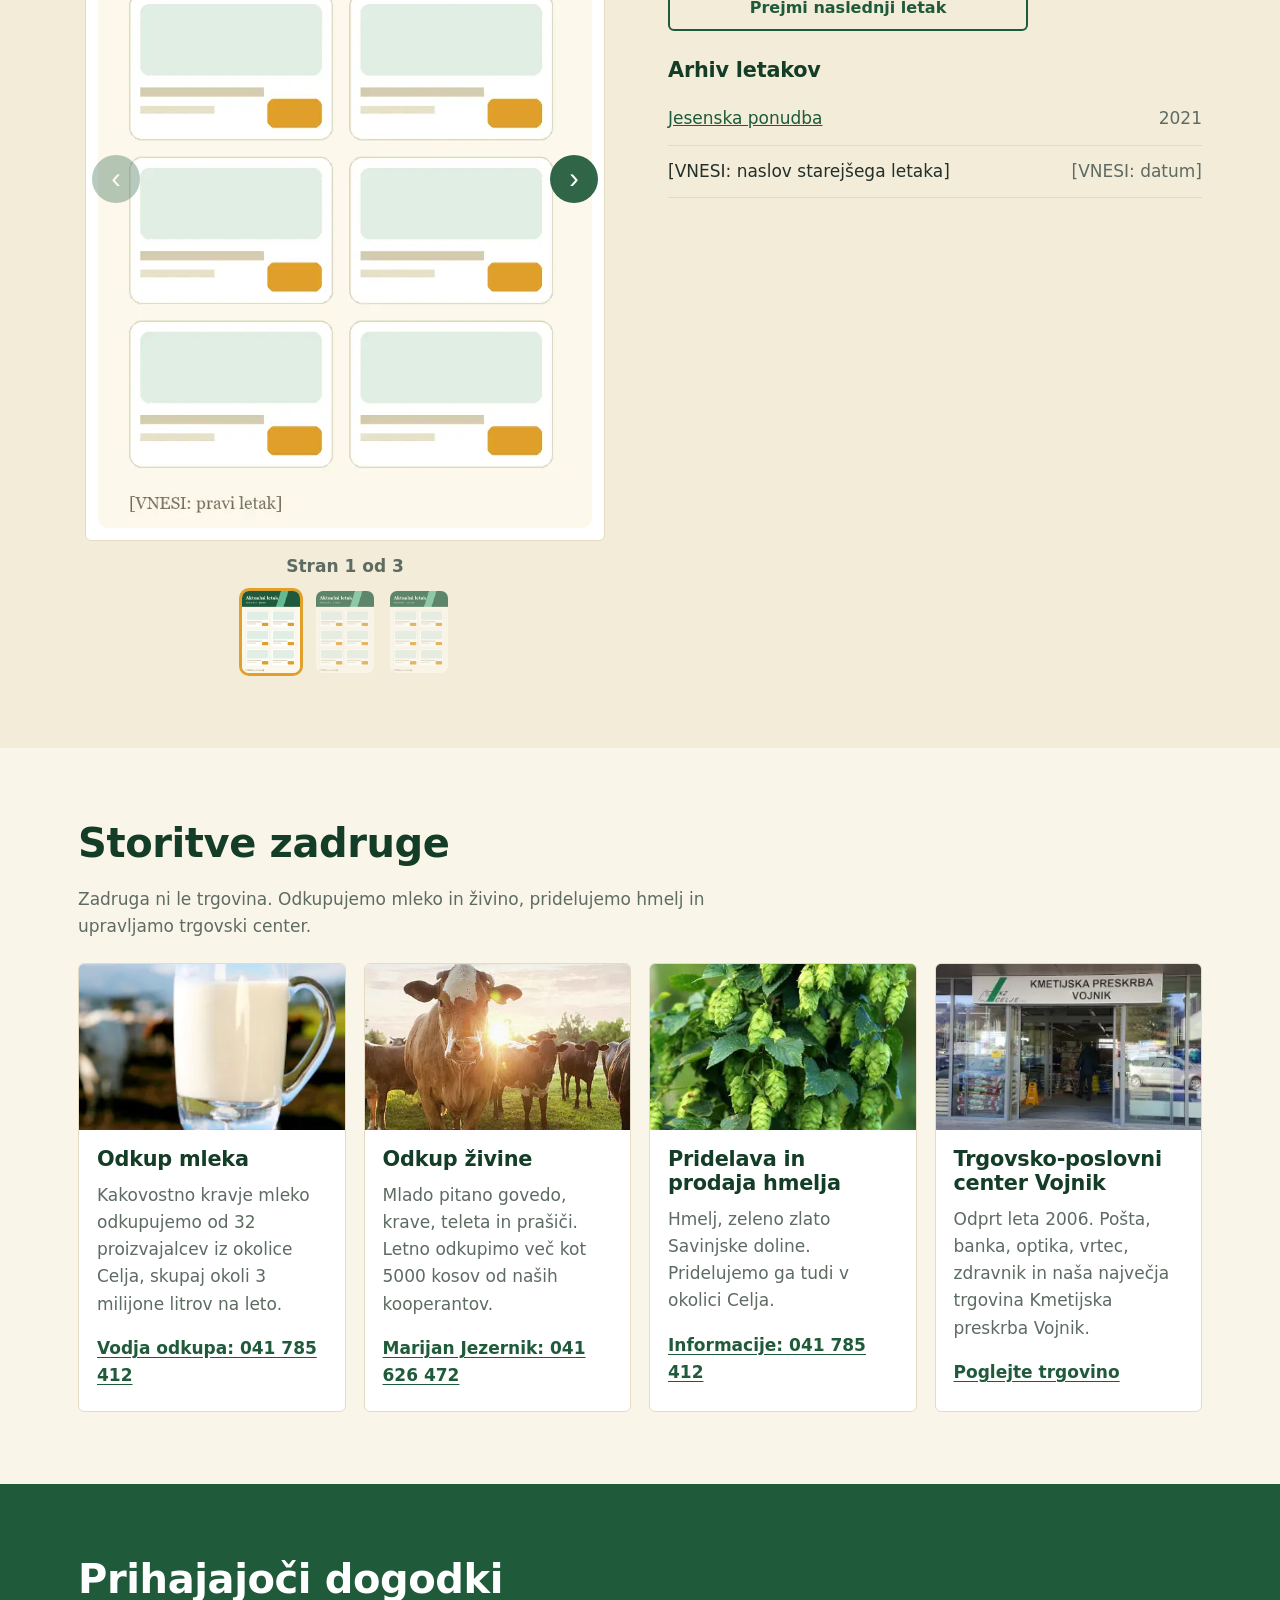
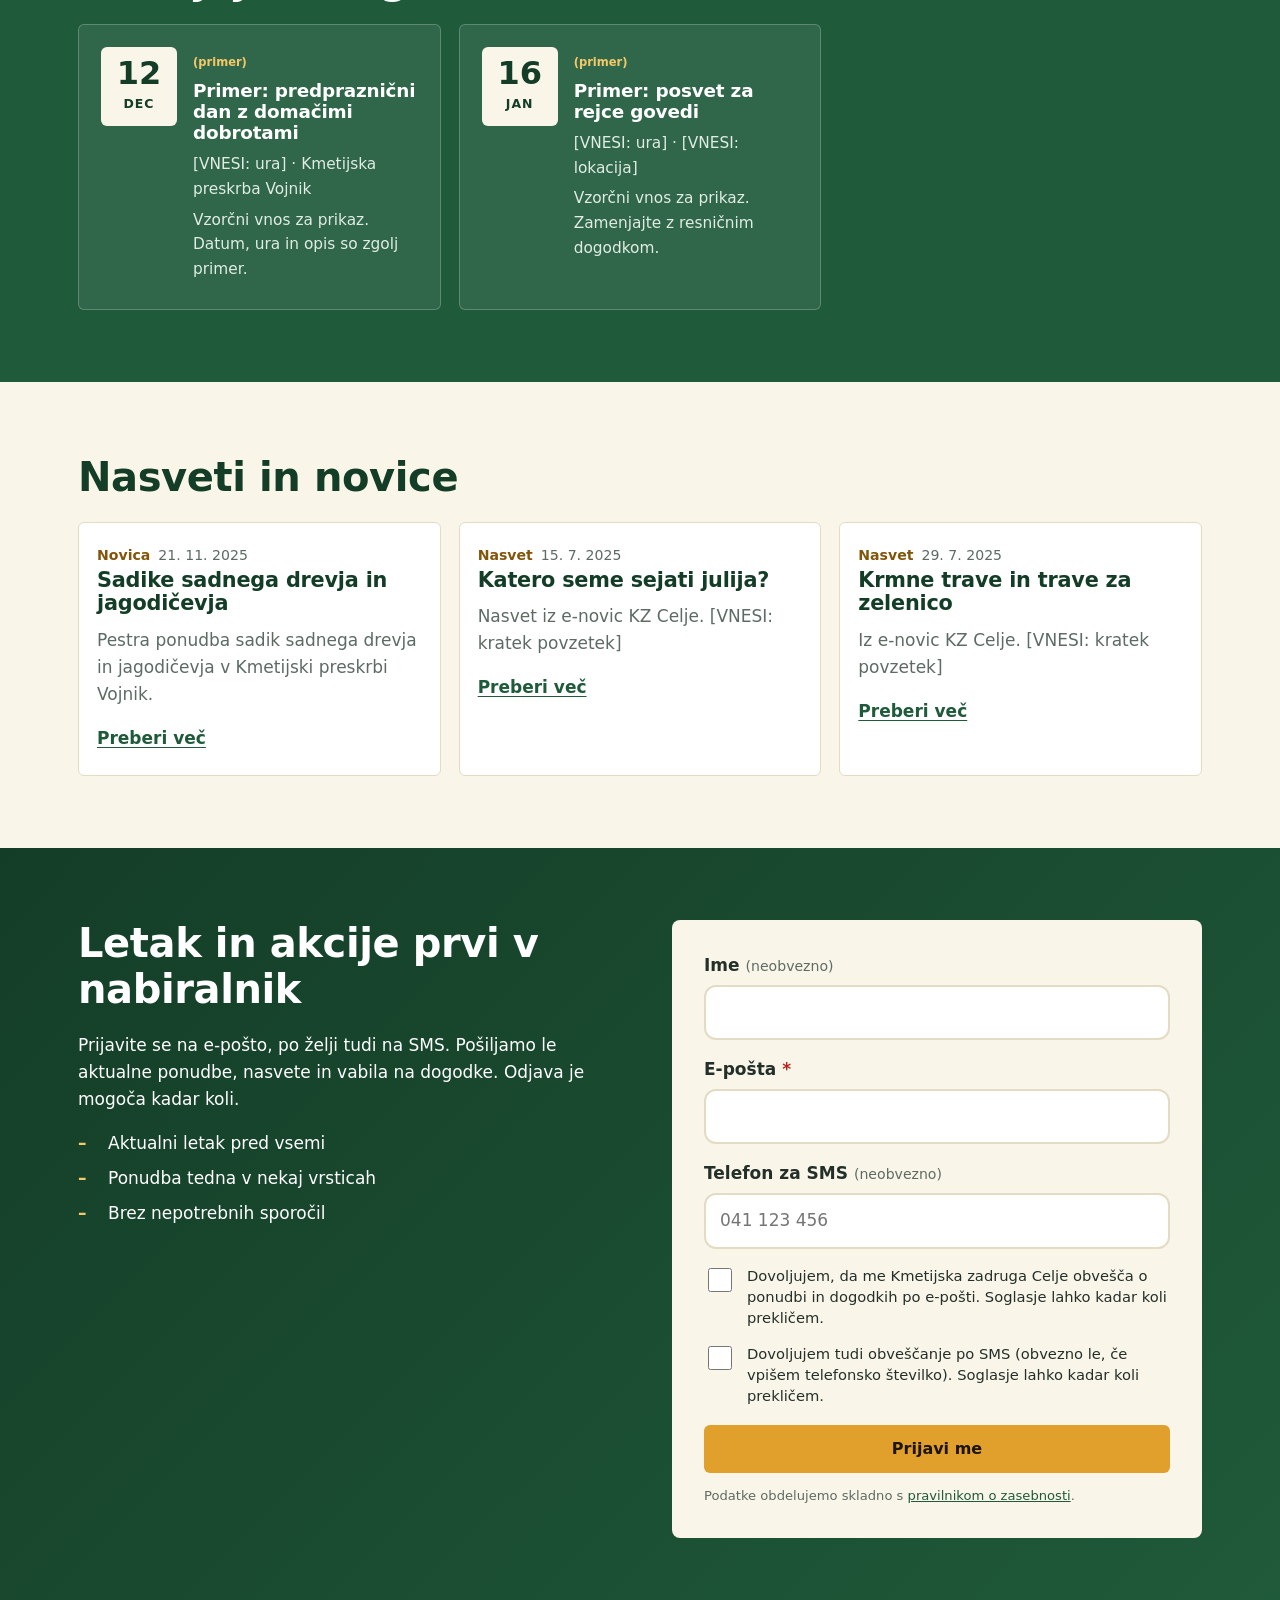
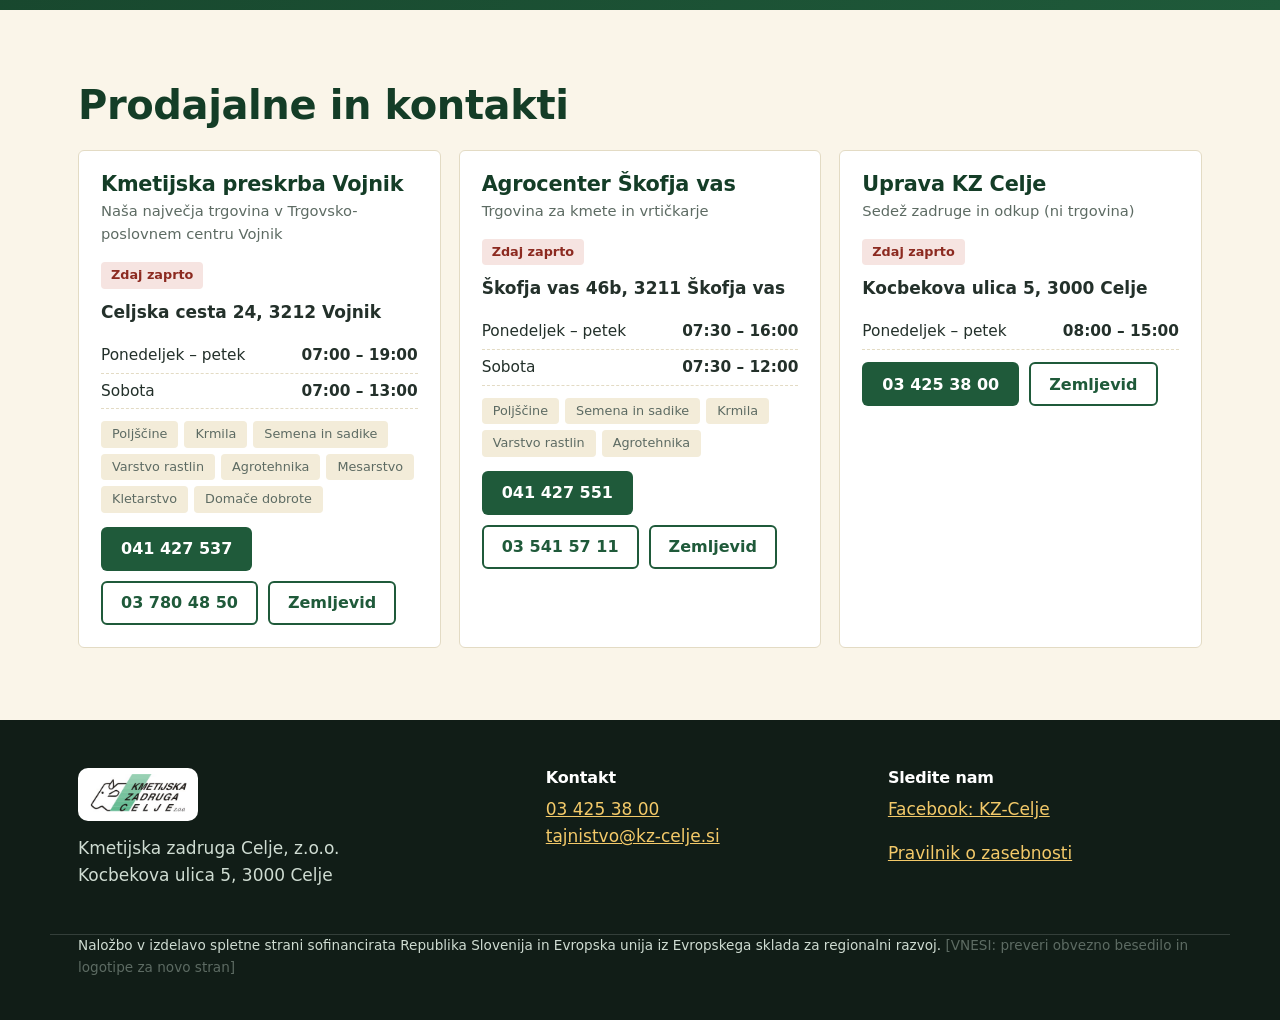
==== commit 08c894b6: "Make design plainer: drop AI-style scenery, serifs and stat row; add open-today panel" ====
--- a/index.html
+++ b/index.html
@@ -1,4 +1,4 @@
-<!doctype html>
+﻿<!doctype html>
 <html lang="sl">
 <head>
   <meta charset="utf-8">
@@ -11,10 +11,9 @@
   <meta property="og:locale" content="sl_SI">
   <meta property="og:title" content="Kmetijska zadruga Celje | Ponudba, letak in nasveti">
   <meta property="og:description" content="Ponudba tedna, aktualni letak, odkup mleka in živine ter trgovini v Vojniku in Škofji vasi.">
-  <meta property="og:image" content="https://nnejc.github.io/kz-celje-demo/img/hero.webp">
+  <meta property="og:image" content="https://nnejc.github.io/kz-celje-demo/img/client/logo.png">
   <meta property="og:url" content="https://nnejc.github.io/kz-celje-demo/">
   <link rel="icon" href="data:image/svg+xml,%3Csvg xmlns='http://www.w3.org/2000/svg' viewBox='0 0 32 32'%3E%3Crect width='32' height='32' rx='7' fill='%231f5a3a'/%3E%3Cpath d='M9 24c0-8 5-13 14-14-1 9-6 14-14 14z' fill='%23e0a02b'/%3E%3C/svg%3E">
-  <link rel="preload" as="image" href="img/hero.webp" fetchpriority="high">
   <link rel="stylesheet" href="css/style.css">
 
   <!-- Local business structured data. Values in [VNESI: ...] must be replaced before production. -->
@@ -27,7 +26,7 @@
     "telephone": "+38634253800",
     "email": "tajnistvo@kz-celje.si",
     "logo": "https://nnejc.github.io/kz-celje-demo/img/client/logo.png",
-    "image": "https://nnejc.github.io/kz-celje-demo/img/hero.webp",
+    "image": "https://nnejc.github.io/kz-celje-demo/img/client/logo.png",
     "address": {
       "@type": "PostalAddress",
       "streetAddress": "Kocbekova ulica 5",
@@ -81,21 +80,16 @@
   <main id="main">
     <!-- 2. Hero -->
     <section class="hero">
-      <img class="hero-img" src="img/hero.webp" width="1600" height="900" alt="" fetchpriority="high">
-      <div class="hero-shade"></div>
-      <div class="wrap hero-content">
-        <p class="eyebrow">Kmetijska zadruga Celje</p>
-        <h1>Vse za vaš vrt, hlev in dom. Iz domačih krajev.</h1>
-        <p class="lead">Ponudba tedna, aktualni letak in nasveti na enem mestu. Trgovini v Vojniku in Škofji vasi, odkup mleka in živine.</p>
-        <div class="hero-actions">
-          <a class="btn btn-amber" href="#ponudba">Ponudba tedna</a>
-          <a class="btn btn-ghost" href="#prijava">Prejmi letak prvi</a>
-        </div>
-        <ul class="hero-facts">
-          <li><strong>32</strong> rejcev mleka</li>
-          <li><strong>5000+</strong> kosov živine na leto</li>
-          <li><strong>2</strong> trgovini</li>
-        </ul>
+      <div class="wrap hero-grid">
+        <div>
+          <h1>Trgovina, odkup in nasveti za kmete iz celjske okolice</h1>
+          <p class="lead">Aktualna ponudba, letak in odpiralni časi na enem mestu. Pokličete nas lahko na 03 425 38 00.</p>
+          <div class="hero-actions">
+            <a class="btn btn-amber" href="#ponudba">Ponudba tedna</a>
+            <a class="btn btn-ghost" href="#prijava">Prejmi letak prvi</a>
+          </div>
+        </div>
+        <div class="today" id="today" aria-live="polite"></div>
       </div>
     </section>
 
@@ -103,7 +97,6 @@
     <section class="section" id="ponudba" aria-labelledby="h-ponudba">
       <div class="wrap">
         <div class="section-head">
-          <p class="eyebrow">Izpostavljeno</p>
           <h2 id="h-ponudba">Izpostavljeno ta teden</h2>
           <p class="section-sub">Izbrani izdelki iz naših trgovin. Cene in zaloga se lahko razlikujejo po trgovinah.</p>
         </div>
@@ -115,7 +108,6 @@
     <section class="section section-cream" id="letak" aria-labelledby="h-letak">
       <div class="wrap">
         <div class="section-head">
-          <p class="eyebrow">Letak</p>
           <h2 id="h-letak">Aktualni letak</h2>
           <p class="section-sub" id="leafletValidity"></p>
         </div>
@@ -147,7 +139,6 @@
     <section class="section" id="storitve" aria-labelledby="h-storitve">
       <div class="wrap">
         <div class="section-head">
-          <p class="eyebrow">Kaj še delamo</p>
           <h2 id="h-storitve">Storitve zadruge</h2>
           <p class="section-sub">Zadruga ni le trgovina. Odkupujemo mleko in živino, pridelujemo hmelj in upravljamo trgovski center.</p>
         </div>
@@ -192,7 +183,6 @@
     <section class="section section-green" id="dogodki" aria-labelledby="h-dogodki">
       <div class="wrap">
         <div class="section-head">
-          <p class="eyebrow">Koledar</p>
           <h2 id="h-dogodki">Prihajajoči dogodki</h2>
         </div>
         <div class="grid grid-events" id="events" aria-live="polite"><p class="loading">Nalagam dogodke …</p></div>
@@ -203,7 +193,6 @@
     <section class="section" id="nasveti" aria-labelledby="h-nasveti">
       <div class="wrap">
         <div class="section-head">
-          <p class="eyebrow">Iz e-novic</p>
           <h2 id="h-nasveti">Nasveti in novice</h2>
         </div>
         <div class="grid grid-tips" id="tips" aria-live="polite"><p class="loading">Nalagam članke …</p></div>
@@ -214,7 +203,6 @@
     <section class="section section-signup" id="prijava" aria-labelledby="h-prijava">
       <div class="wrap signup">
         <div class="signup-copy">
-          <p class="eyebrow">Novice in letak</p>
           <h2 id="h-prijava">Letak in akcije prvi v nabiralnik</h2>
           <p>Prijavite se na e-pošto, po želji tudi na SMS. Pošiljamo le aktualne ponudbe, nasvete in vabila na dogodke. Odjava je mogoča kadar koli.</p>
           <ul class="ticks">
@@ -266,7 +254,6 @@
     <section class="section" id="prodajalne" aria-labelledby="h-prodajalne">
       <div class="wrap">
         <div class="section-head">
-          <p class="eyebrow">Obiščite nas</p>
           <h2 id="h-prodajalne">Prodajalne in kontakti</h2>
         </div>
         <div class="grid grid-stores" id="stores" aria-live="polite"><p class="loading">Nalagam prodajalne …</p></div>
@@ -299,3 +286,5 @@
   <script src="js/main.js" defer></script>
 </body>
 </html>
+
+
--- a/css/style.css
+++ b/css/style.css
@@ -1,4 +1,4 @@
-/* KZ Celje demo: deep green + warm cream + amber. System fonts only. */
+﻿/* KZ Celje demo: deep green + warm cream + amber. System fonts only. */
 :root {
   --green: #1f5a3a;
   --green-dark: #143d27;
@@ -12,9 +12,9 @@
   --muted: #5d6b63;
   --line: #e3dbc4;
   --white: #fff;
-  --radius: 18px;
-  --shadow: 0 6px 22px rgba(20, 61, 39, .10);
-  --serif: Georgia, "Iowan Old Style", "Palatino Linotype", serif;
+  --radius: 6px;
+  --shadow: none;
+  --serif: system-ui, -apple-system, "Segoe UI", Roboto, "Helvetica Neue", Arial, sans-serif;
   --sans: system-ui, -apple-system, "Segoe UI", Roboto, "Helvetica Neue", Arial, sans-serif;
 }
 
@@ -59,7 +59,7 @@
 .nav-cta { margin-top: 16px; width: 100%; }
 
 /* Buttons */
-.btn { display: inline-flex; align-items: center; justify-content: center; gap: 8px; min-height: 48px; padding: 12px 22px; border-radius: 999px; font: 700 1rem var(--sans); text-decoration: none; border: 2px solid transparent; cursor: pointer; transition: transform .15s, background .15s, box-shadow .15s; }
+.btn { display: inline-flex; align-items: center; justify-content: center; gap: 8px; min-height: 48px; padding: 12px 22px; border-radius: 6px; font: 700 1rem var(--sans); text-decoration: none; border: 2px solid transparent; cursor: pointer; transition: transform .15s, background .15s, box-shadow .15s; }
 .btn:hover { transform: translateY(-2px); box-shadow: 0 6px 16px rgba(0, 0, 0, .15); }
 .btn-amber { background: var(--amber); color: #1d1405; }
 .btn-amber:hover { background: #ecb03e; }
@@ -226,3 +226,38 @@
   html { scroll-behavior: auto; }
   * { transition: none !important; }
 }
+
+/* ---- Plain, practical look (less "template") ---- */
+h1, h2, h3 { font-weight: 700; letter-spacing: -.01em; }
+.card:hover { transform: none; box-shadow: none; border-color: var(--green); }
+.btn:hover { transform: none; box-shadow: none; }
+.hero { background: var(--green); }
+.hero-grid { display: grid; gap: 28px; padding-top: 44px; padding-bottom: 48px; align-items: center; }
+.hero h1 { font-size: clamp(1.9rem, 6.5vw, 3rem); max-width: 20ch; }
+.hero .lead { max-width: 46ch; }
+.today { background: var(--cream); color: var(--ink); border-radius: 6px; padding: 20px; }
+.today h2 { font-size: 1.15rem; margin-bottom: 8px; }
+.today-row { display: flex; justify-content: space-between; align-items: center; gap: 12px; padding: 10px 0; border-bottom: 1px solid var(--line); }
+.today-row span:not(.open-now) { display: block; color: var(--muted); font-size: .92rem; }
+.today .link { display: inline-block; margin-top: 12px; }
+.open-now { border-radius: 4px; }
+.badge { border-radius: 4px; }
+.product { border-left: 4px solid var(--green); }
+.product .cat { text-transform: none; letter-spacing: 0; font-size: .88rem; }
+.tip .tag { text-transform: none; letter-spacing: 0; font-size: .88rem; }
+.chips li { border-radius: 4px; }
+.event-date, .event { border-radius: 6px; }
+.tag-demo { background: none; padding: 0; color: #f3c969; font-weight: 600; }
+.ticks li::before { content: "–"; }
+.section { padding: 52px 0; }
+.section-head { margin-bottom: 22px; }
+.form { border-radius: 8px; box-shadow: none; }
+.hero-actions { margin: 22px 0 0; }
+@media (min-width: 900px) {
+  .hero-grid { grid-template-columns: 1.3fr 1fr; gap: 56px; padding-top: 72px; padding-bottom: 72px; }
+  .section { padding: 72px 0; }
+  .grid-products { grid-template-columns: repeat(4, 1fr); }
+}
+
+.badge { position: static; display: inline-block; margin: 16px 0 0 18px; }
+.product .card-body { padding-top: 8px; }
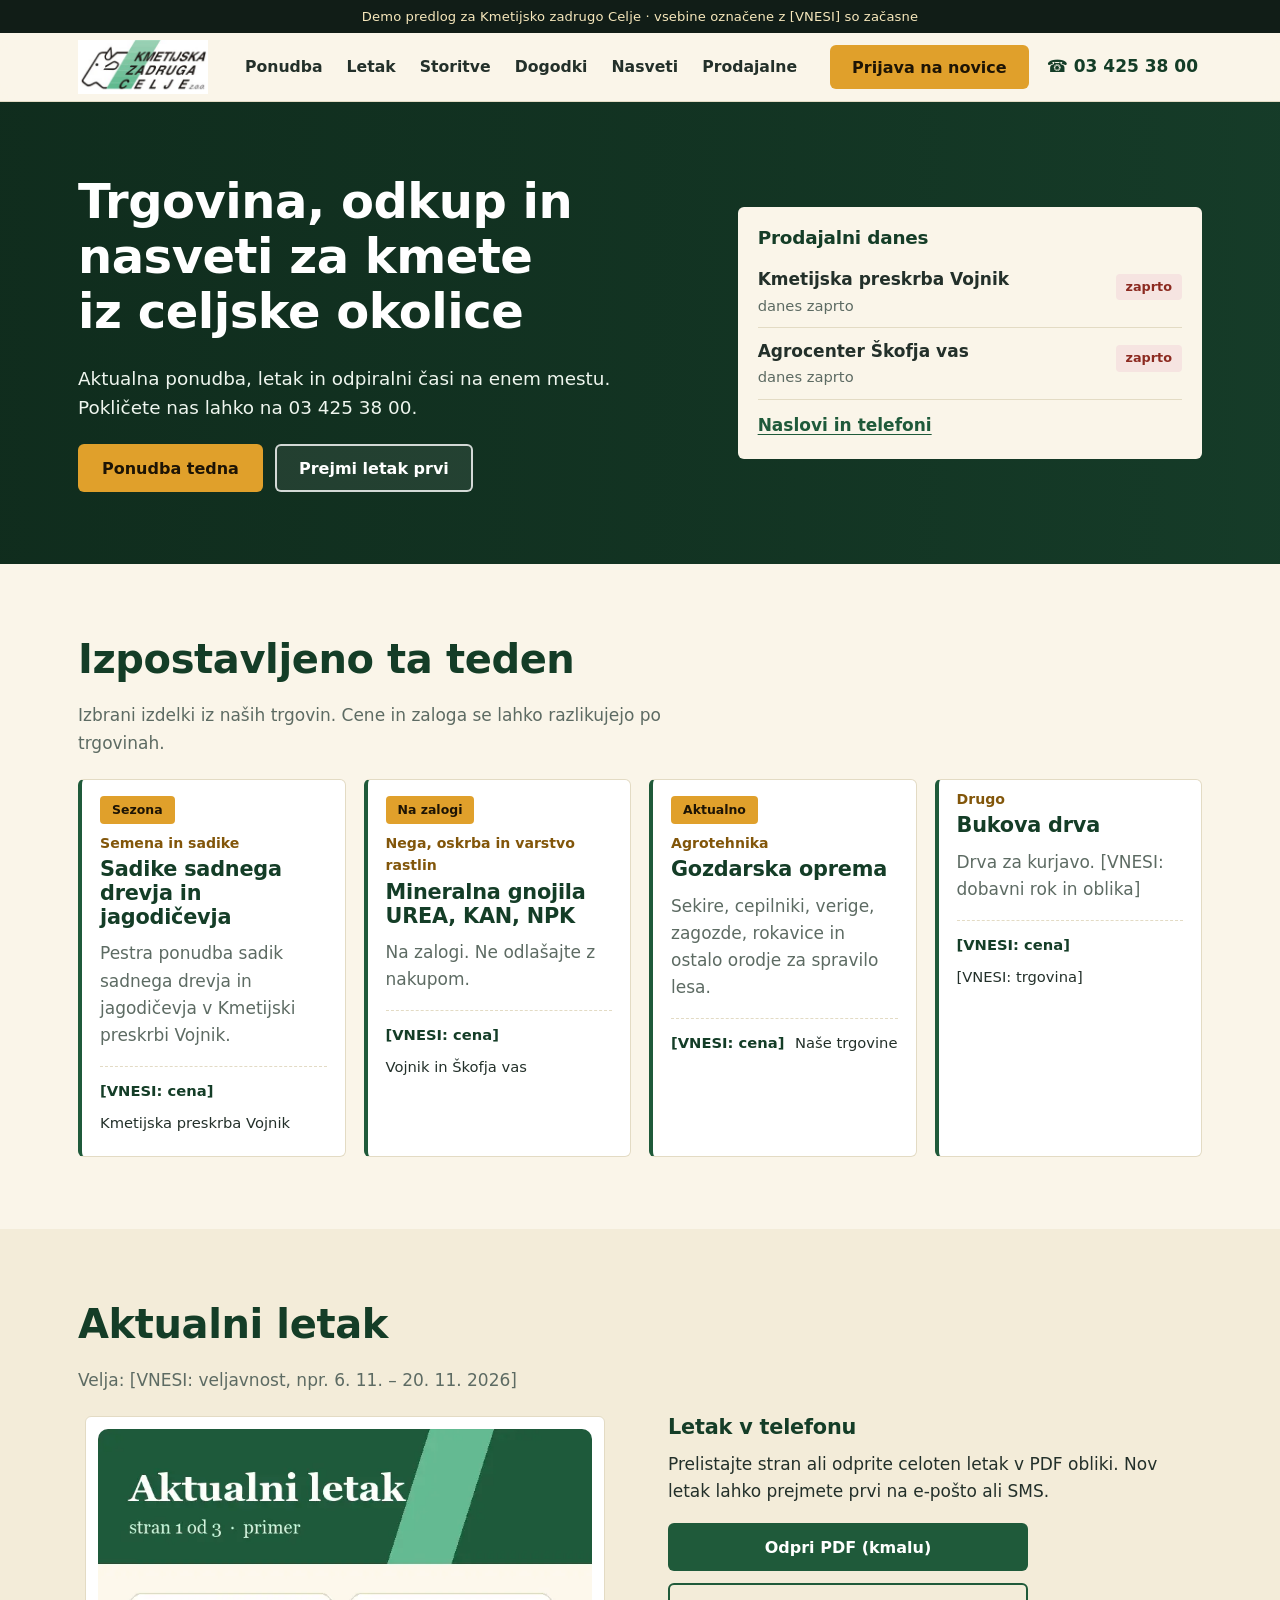
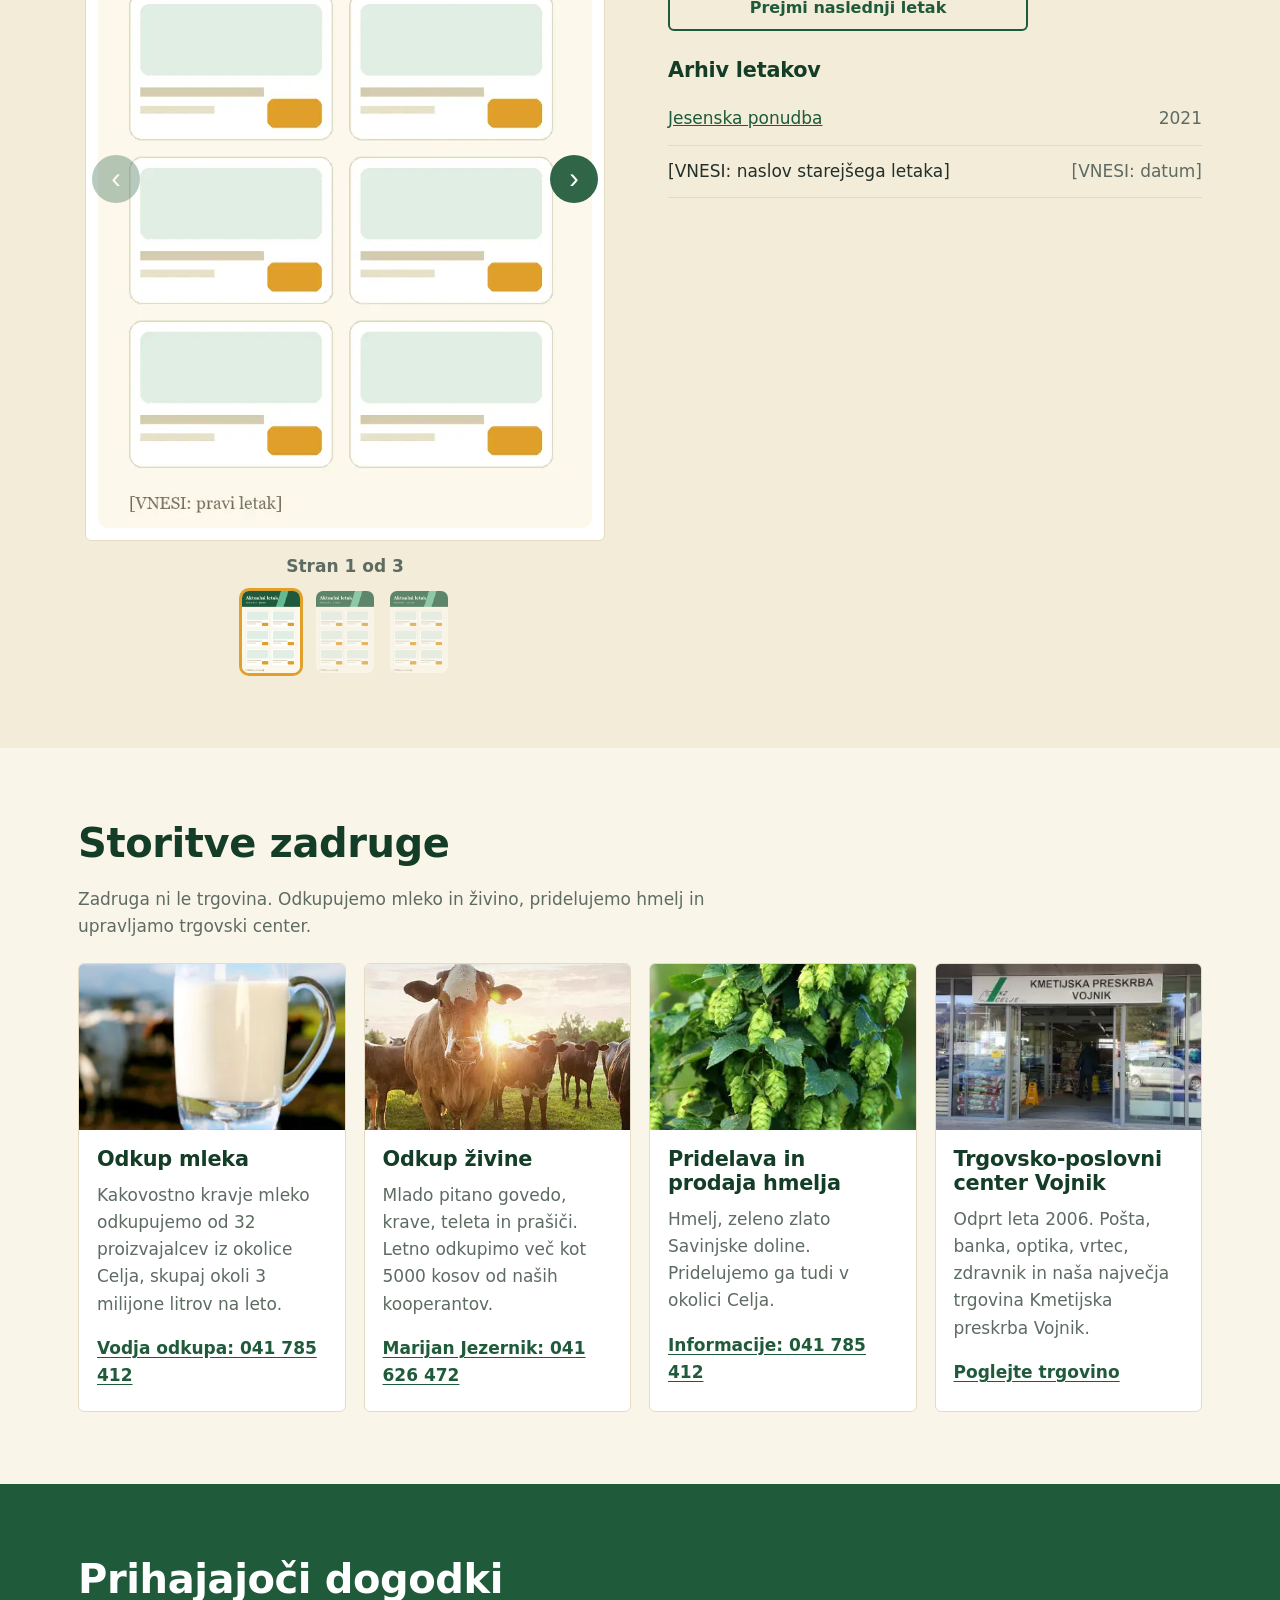
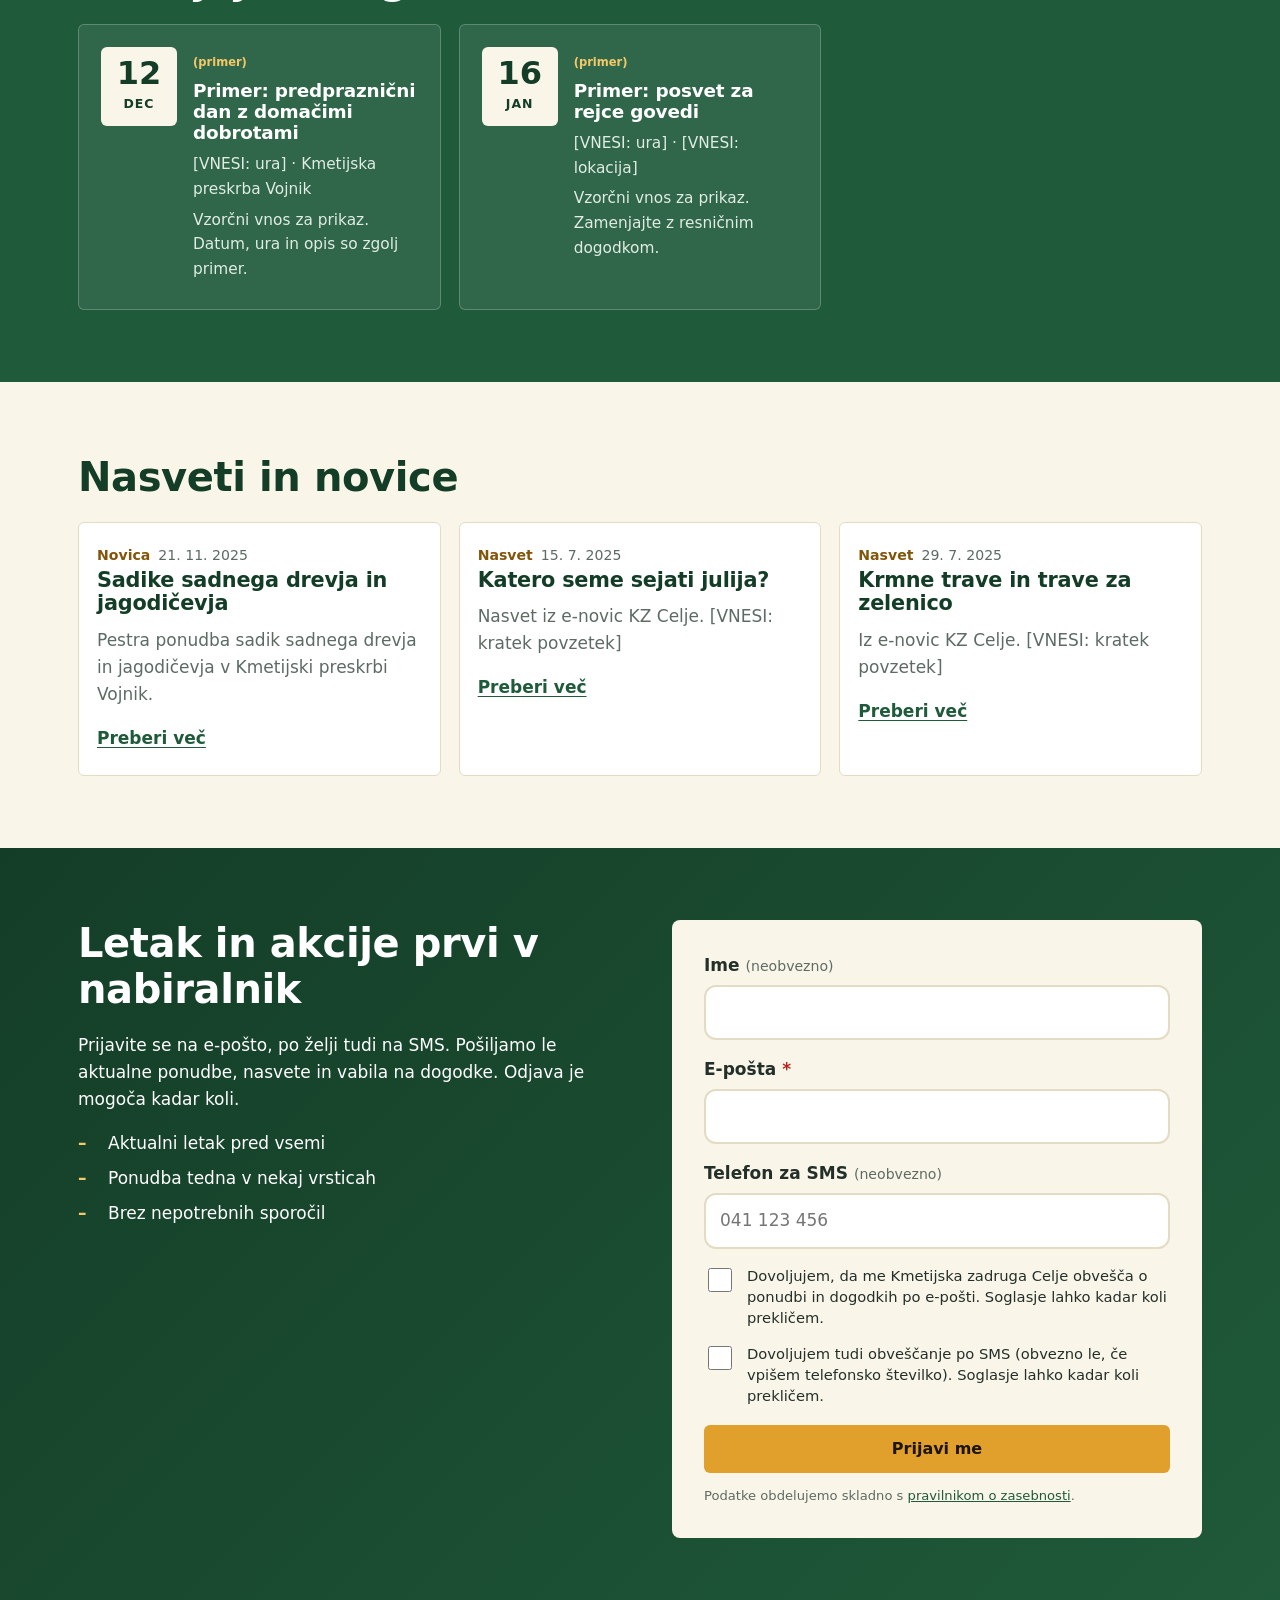
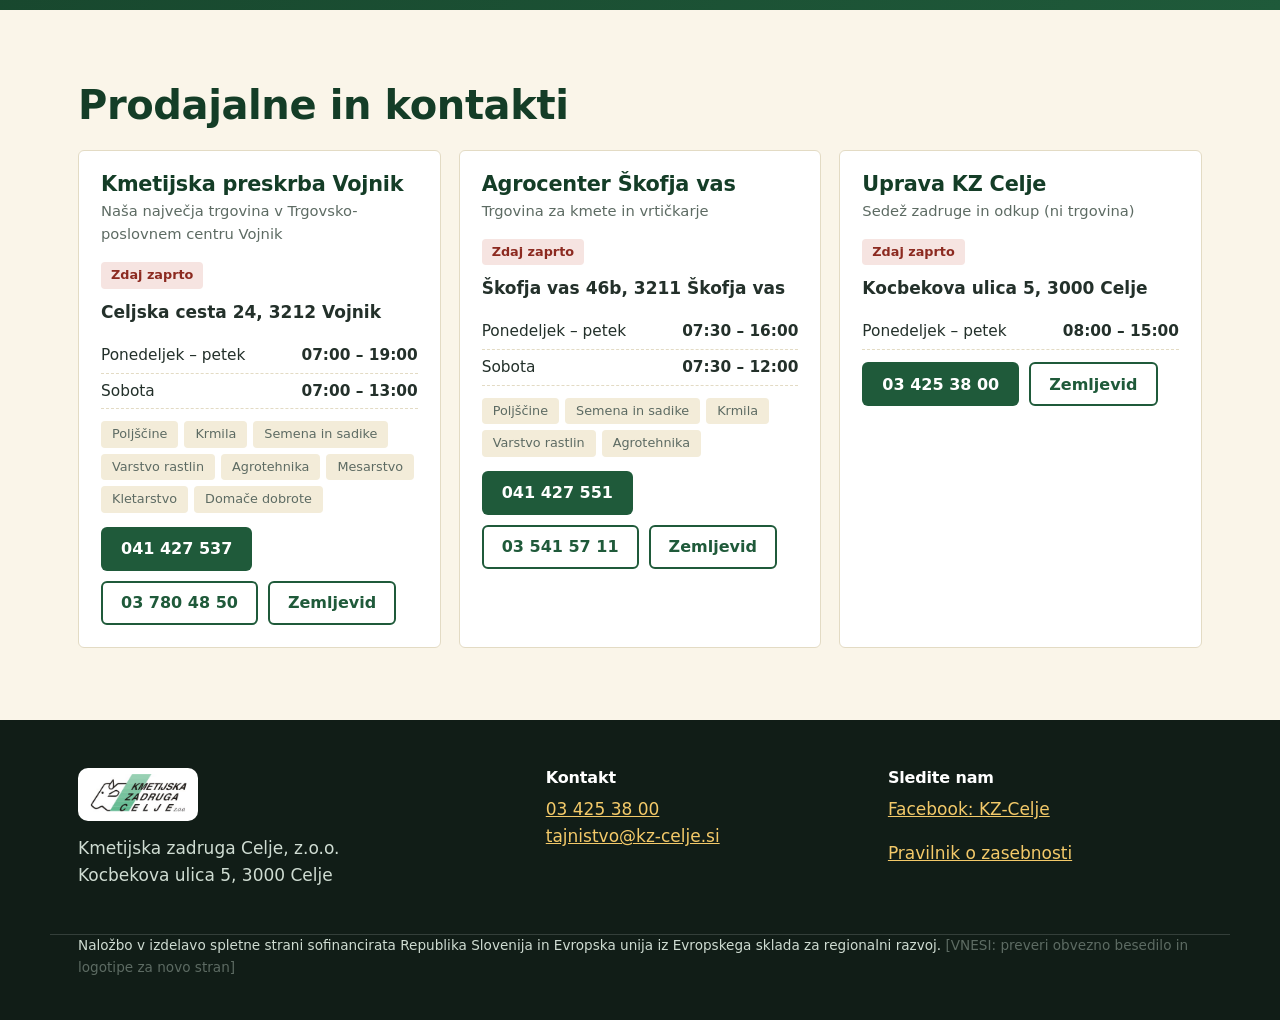
==== commit 05c7bfd9: "Add full-bleed hero image slot and fix product badges" ====
--- a/index.html
+++ b/index.html
@@ -14,6 +14,7 @@
   <meta property="og:image" content="https://nnejc.github.io/kz-celje-demo/img/client/logo.png">
   <meta property="og:url" content="https://nnejc.github.io/kz-celje-demo/">
   <link rel="icon" href="data:image/svg+xml,%3Csvg xmlns='http://www.w3.org/2000/svg' viewBox='0 0 32 32'%3E%3Crect width='32' height='32' rx='7' fill='%231f5a3a'/%3E%3Cpath d='M9 24c0-8 5-13 14-14-1 9-6 14-14 14z' fill='%23e0a02b'/%3E%3C/svg%3E">
+  <link rel="preload" as="image" href="img/hero.webp" fetchpriority="high">
   <link rel="stylesheet" href="css/style.css">
 
   <!-- Local business structured data. Values in [VNESI: ...] must be replaced before production. -->
@@ -80,6 +81,8 @@
   <main id="main">
     <!-- 2. Hero -->
     <section class="hero">
+      <img class="hero-img" src="img/hero.webp" width="1600" height="900" alt="" fetchpriority="high">
+      <div class="hero-shade"></div>
       <div class="wrap hero-grid">
         <div>
           <h1>Trgovina, odkup in nasveti za kmete iz celjske okolice</h1>
@@ -288,3 +291,4 @@
 </html>
 
 
+
--- a/css/style.css
+++ b/css/style.css
@@ -261,3 +261,12 @@
 
 .badge { position: static; display: inline-block; margin: 16px 0 0 18px; }
 .product .card-body { padding-top: 8px; }
+
+/* Hero with photo (replace img/hero.webp, 2400x1200, subject on the right) */
+.hero { position: relative; overflow: hidden; background: var(--green-dark); }
+.hero-img { position: absolute; inset: 0; width: 100%; height: 100%; object-fit: cover; object-position: 70% center; }
+.hero-shade { position: absolute; inset: 0; background: linear-gradient(90deg, rgba(14, 40, 26, .82) 0%, rgba(14, 40, 26, .55) 55%, rgba(14, 40, 26, .25) 100%); }
+.hero-grid { position: relative; }
+@media (max-width: 899px) { .hero-shade { background: rgba(14, 40, 26, .68); } }
+.badge { align-self: flex-start; width: fit-content; }
+.product { display: flex; flex-direction: column; }
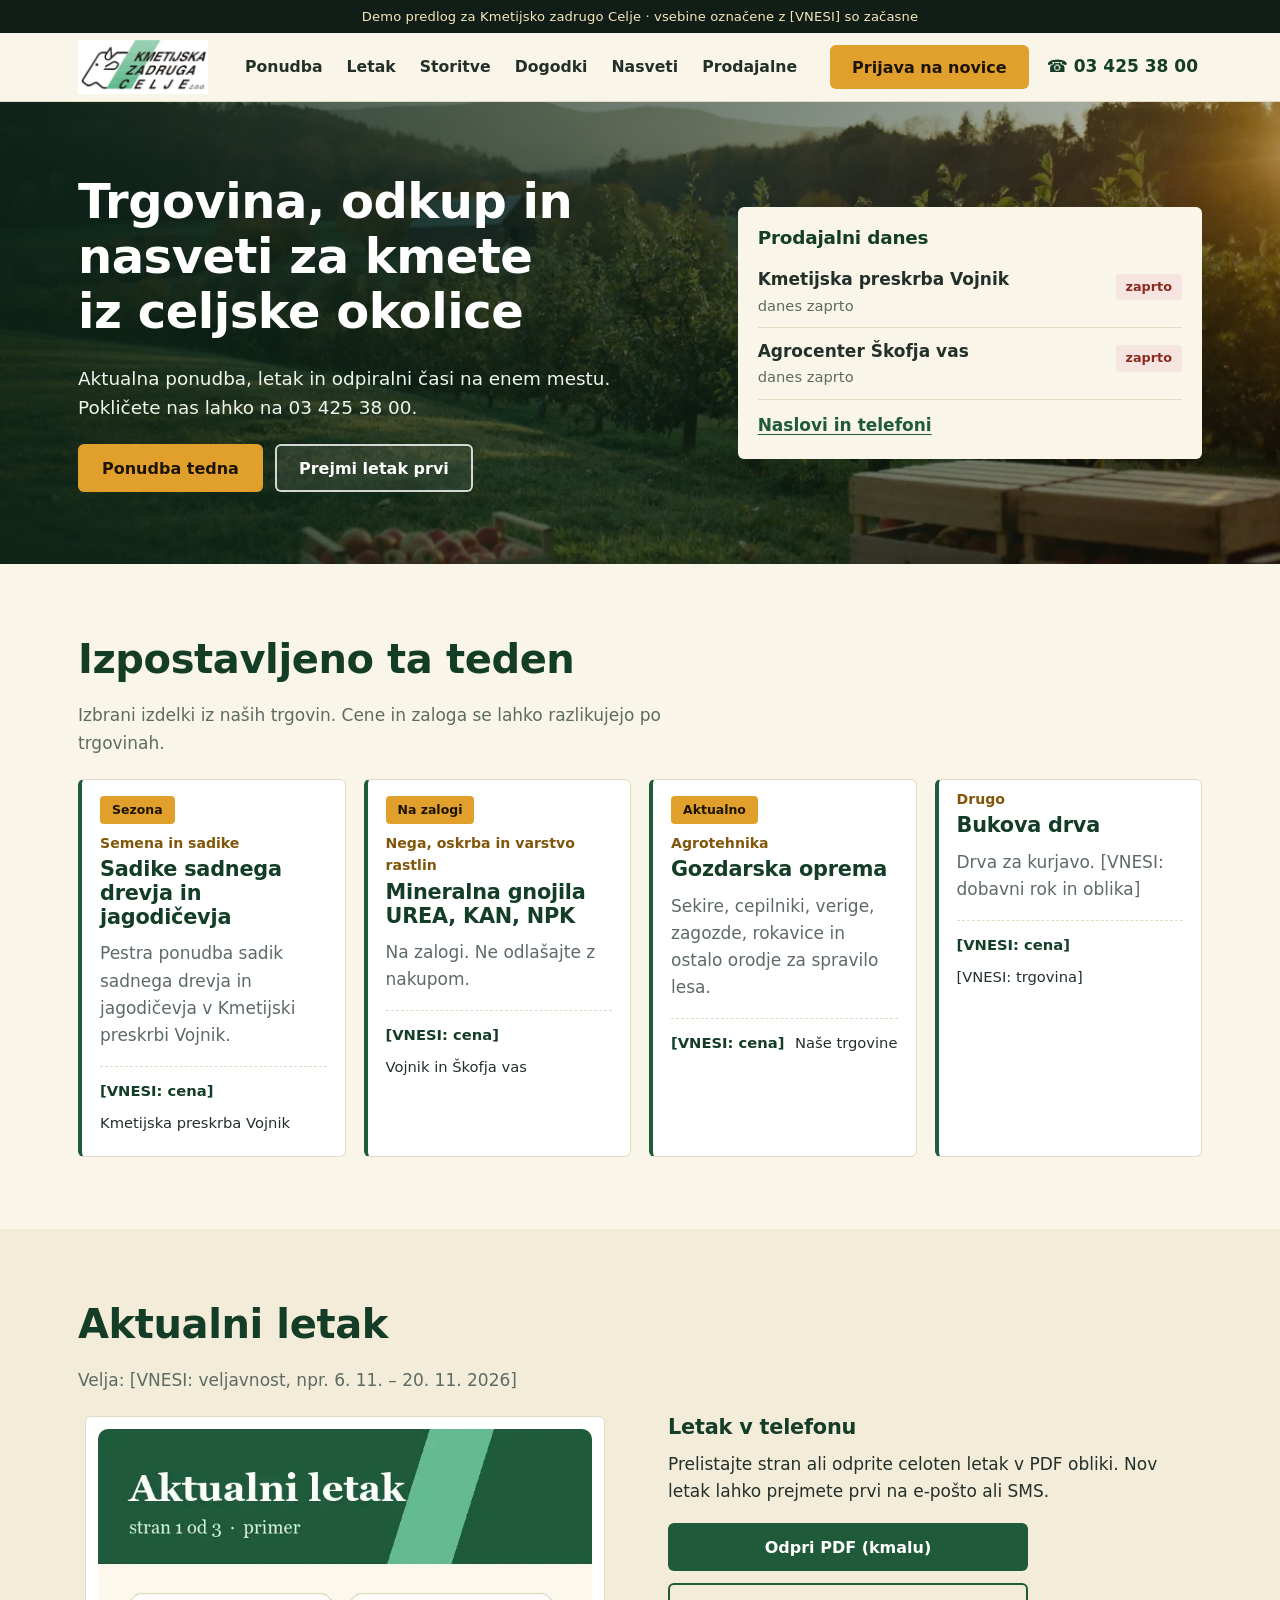
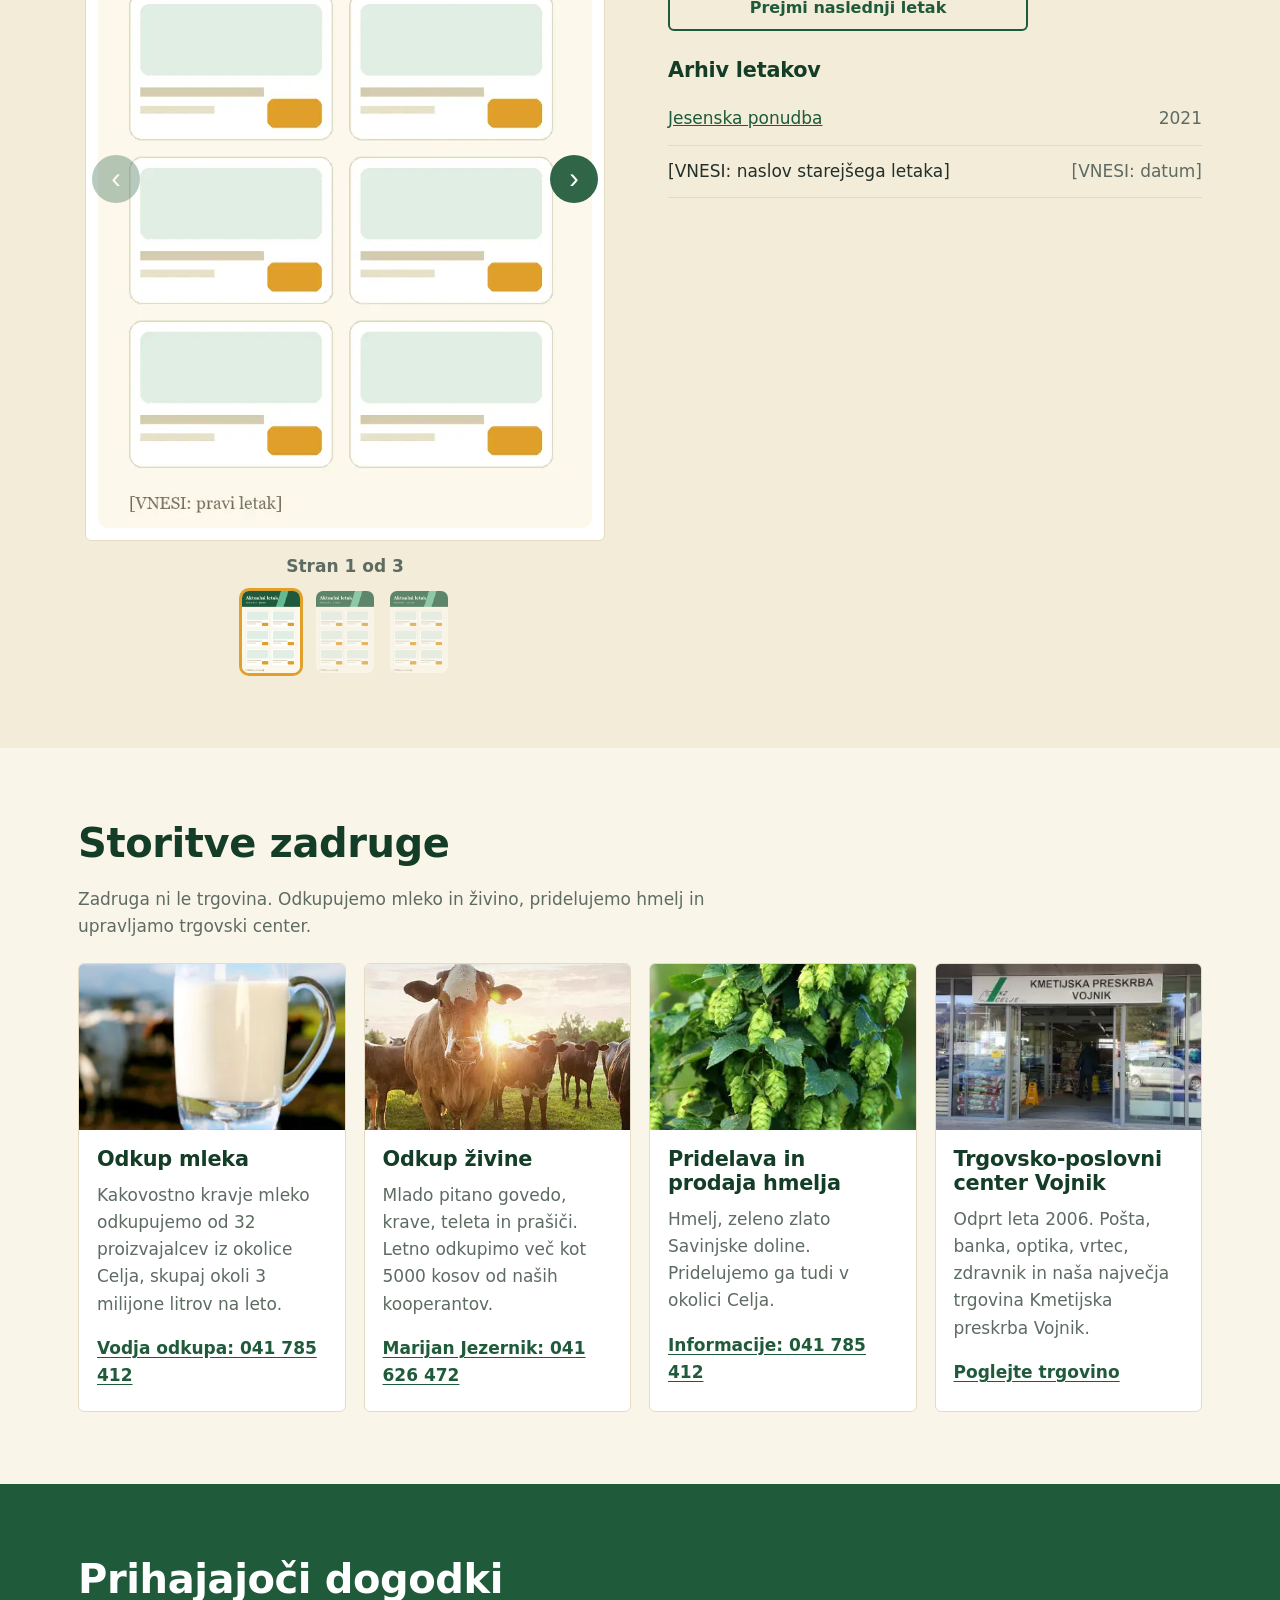
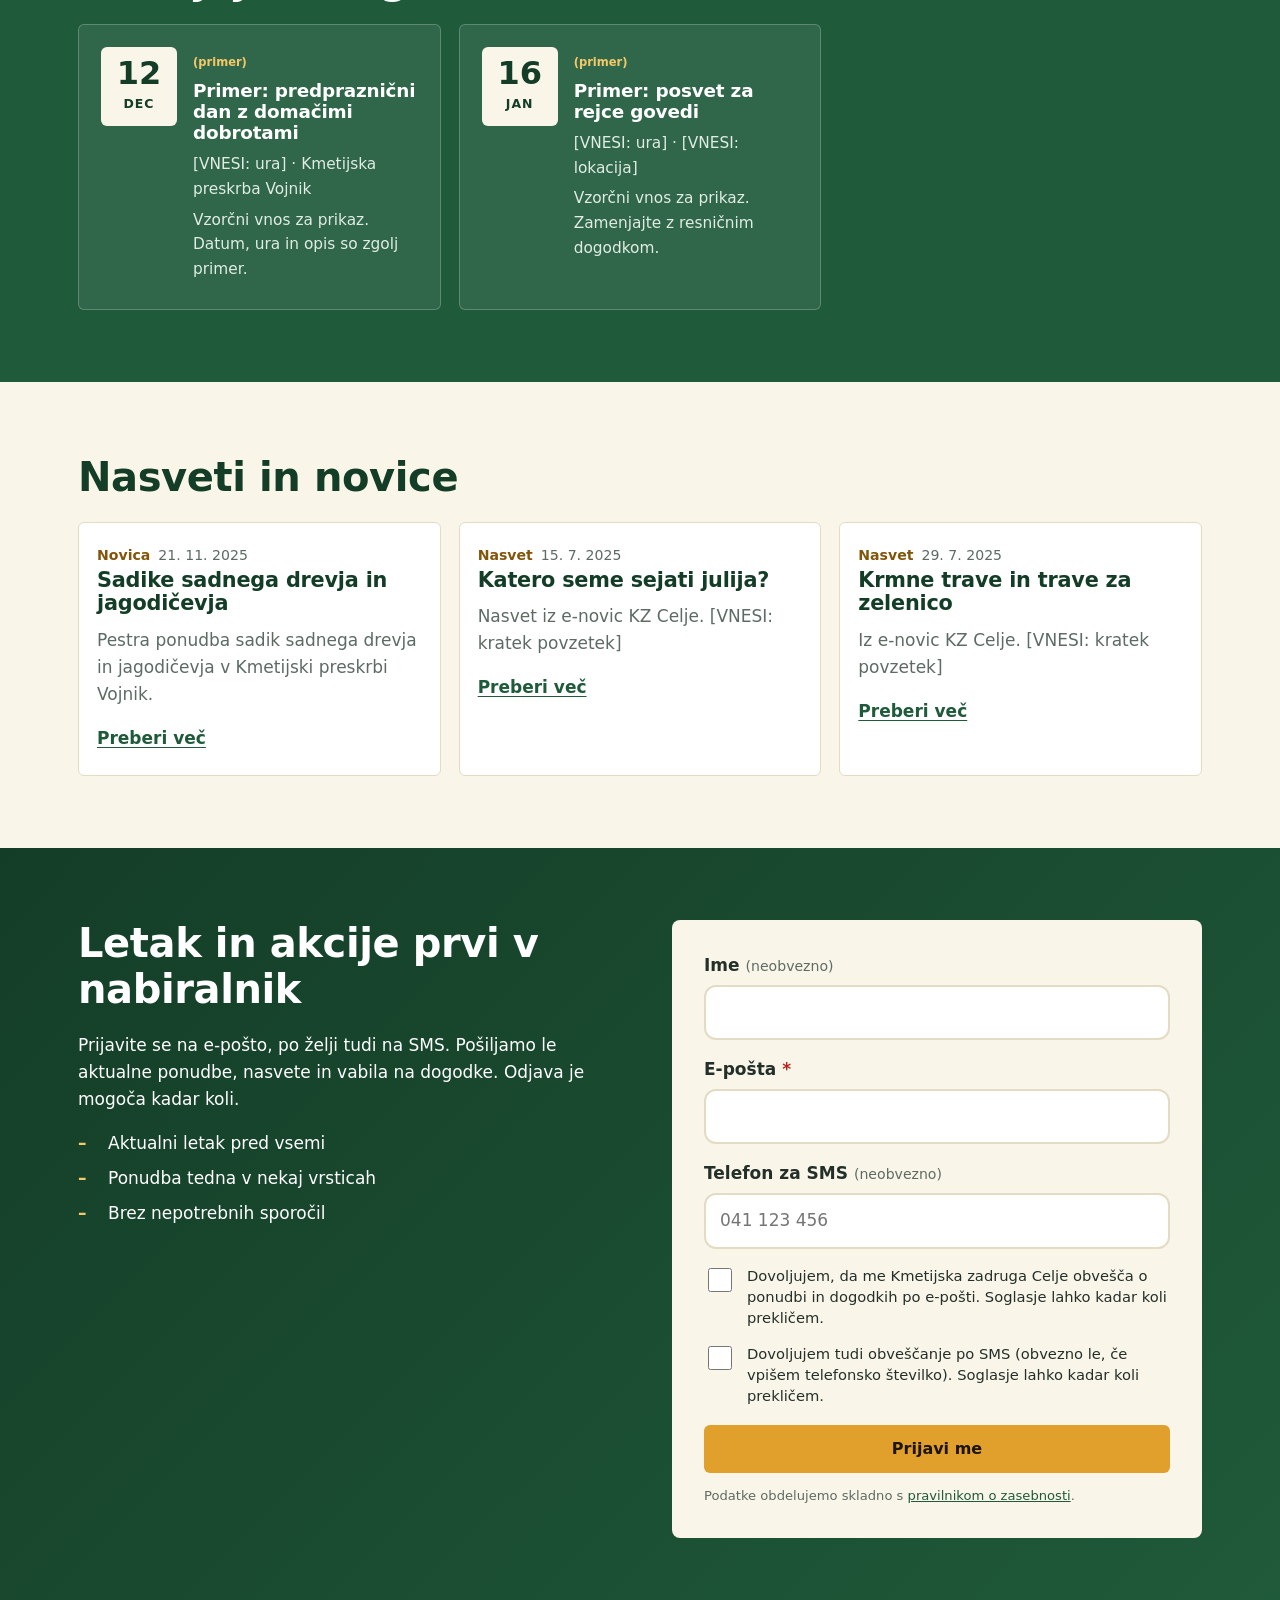
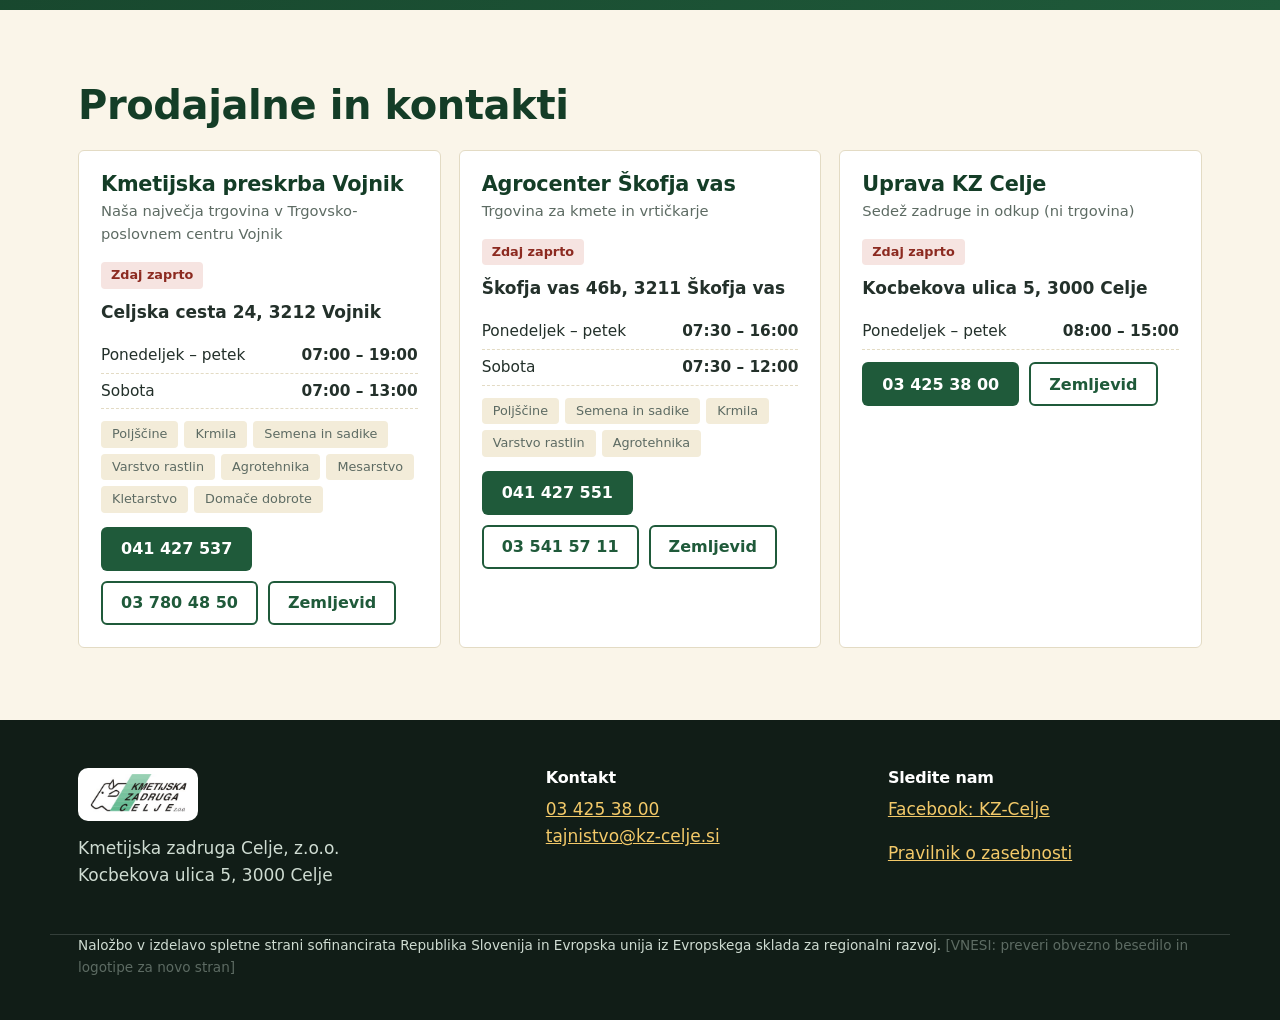
==== commit 6970830a: "Use apple orchard photo as hero image" ====
--- a/index.html
+++ b/index.html
@@ -81,7 +81,7 @@
   <main id="main">
     <!-- 2. Hero -->
     <section class="hero">
-      <img class="hero-img" src="img/hero.webp" width="1600" height="900" alt="" fetchpriority="high">
+      <img class="hero-img" src="img/hero.webp" width="2000" height="1125" alt="" fetchpriority="high">
       <div class="hero-shade"></div>
       <div class="wrap hero-grid">
         <div>
@@ -292,3 +292,4 @@
 
 
 
+
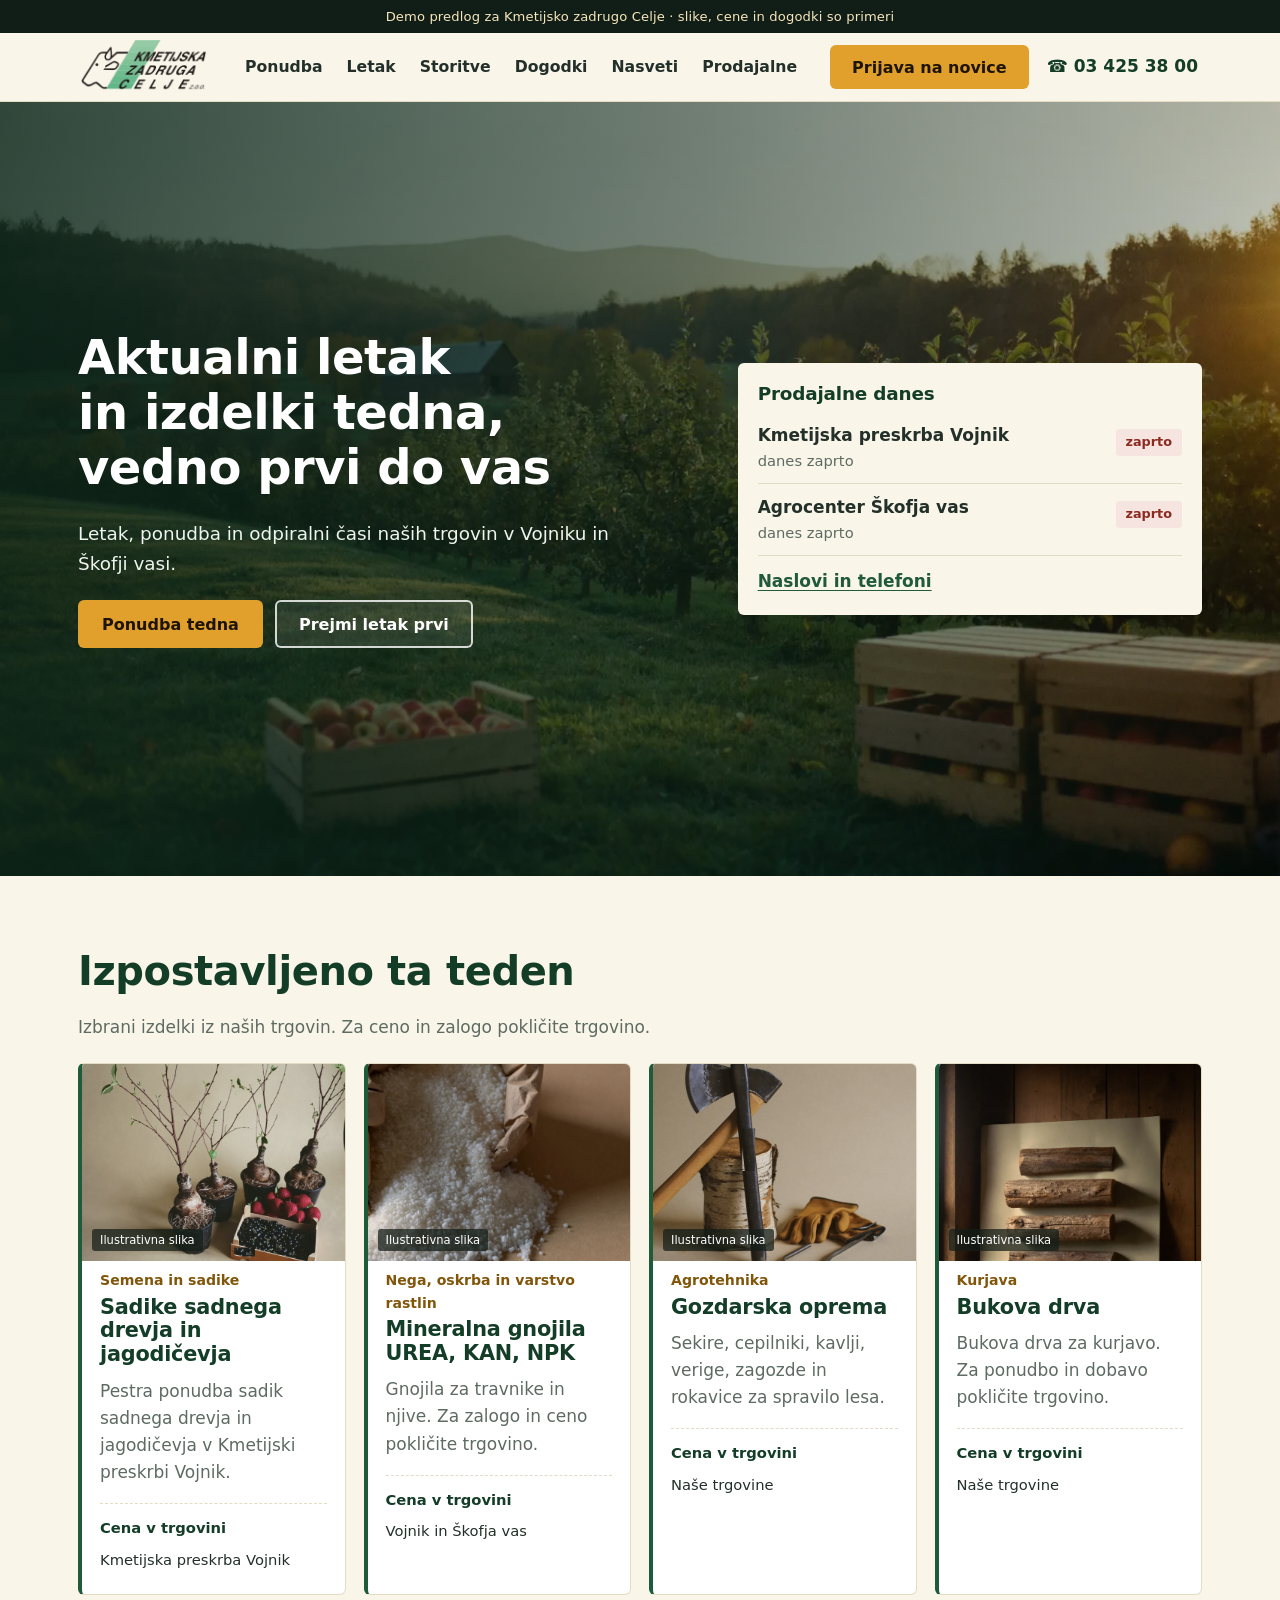
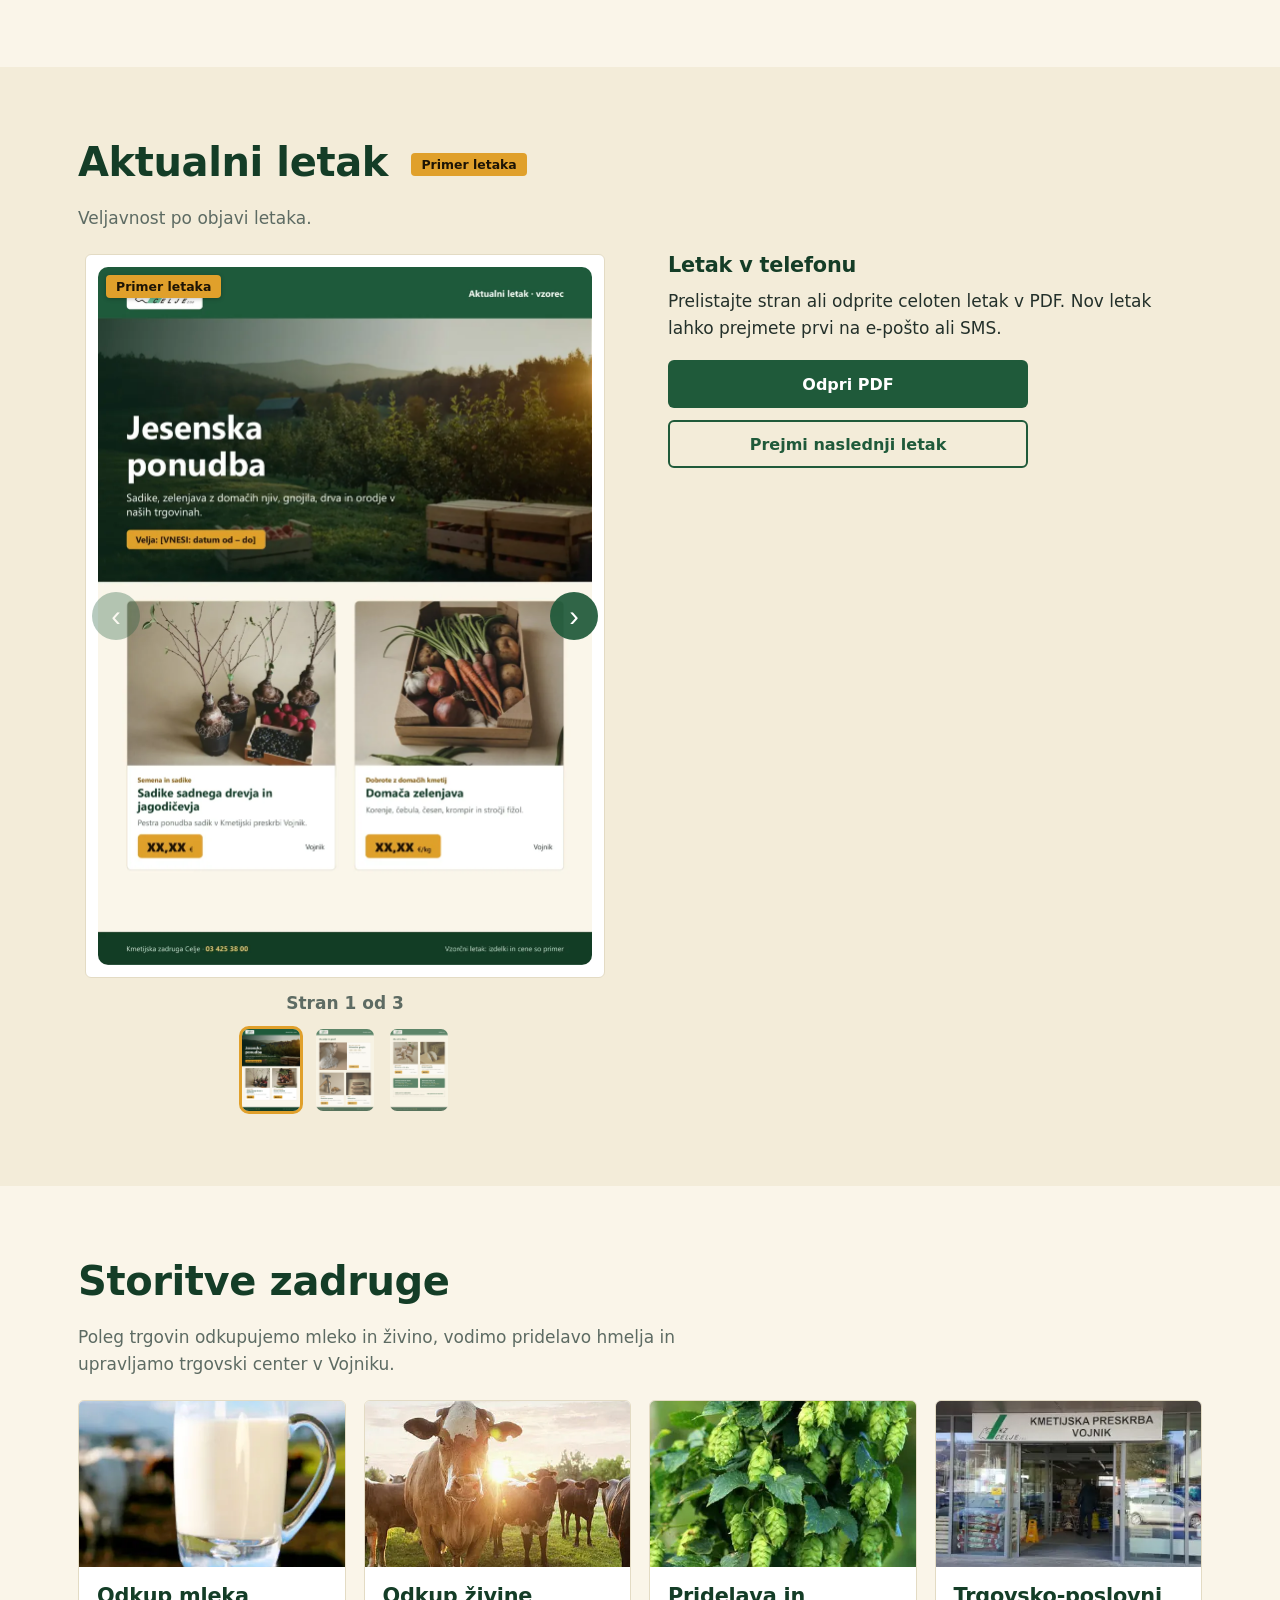
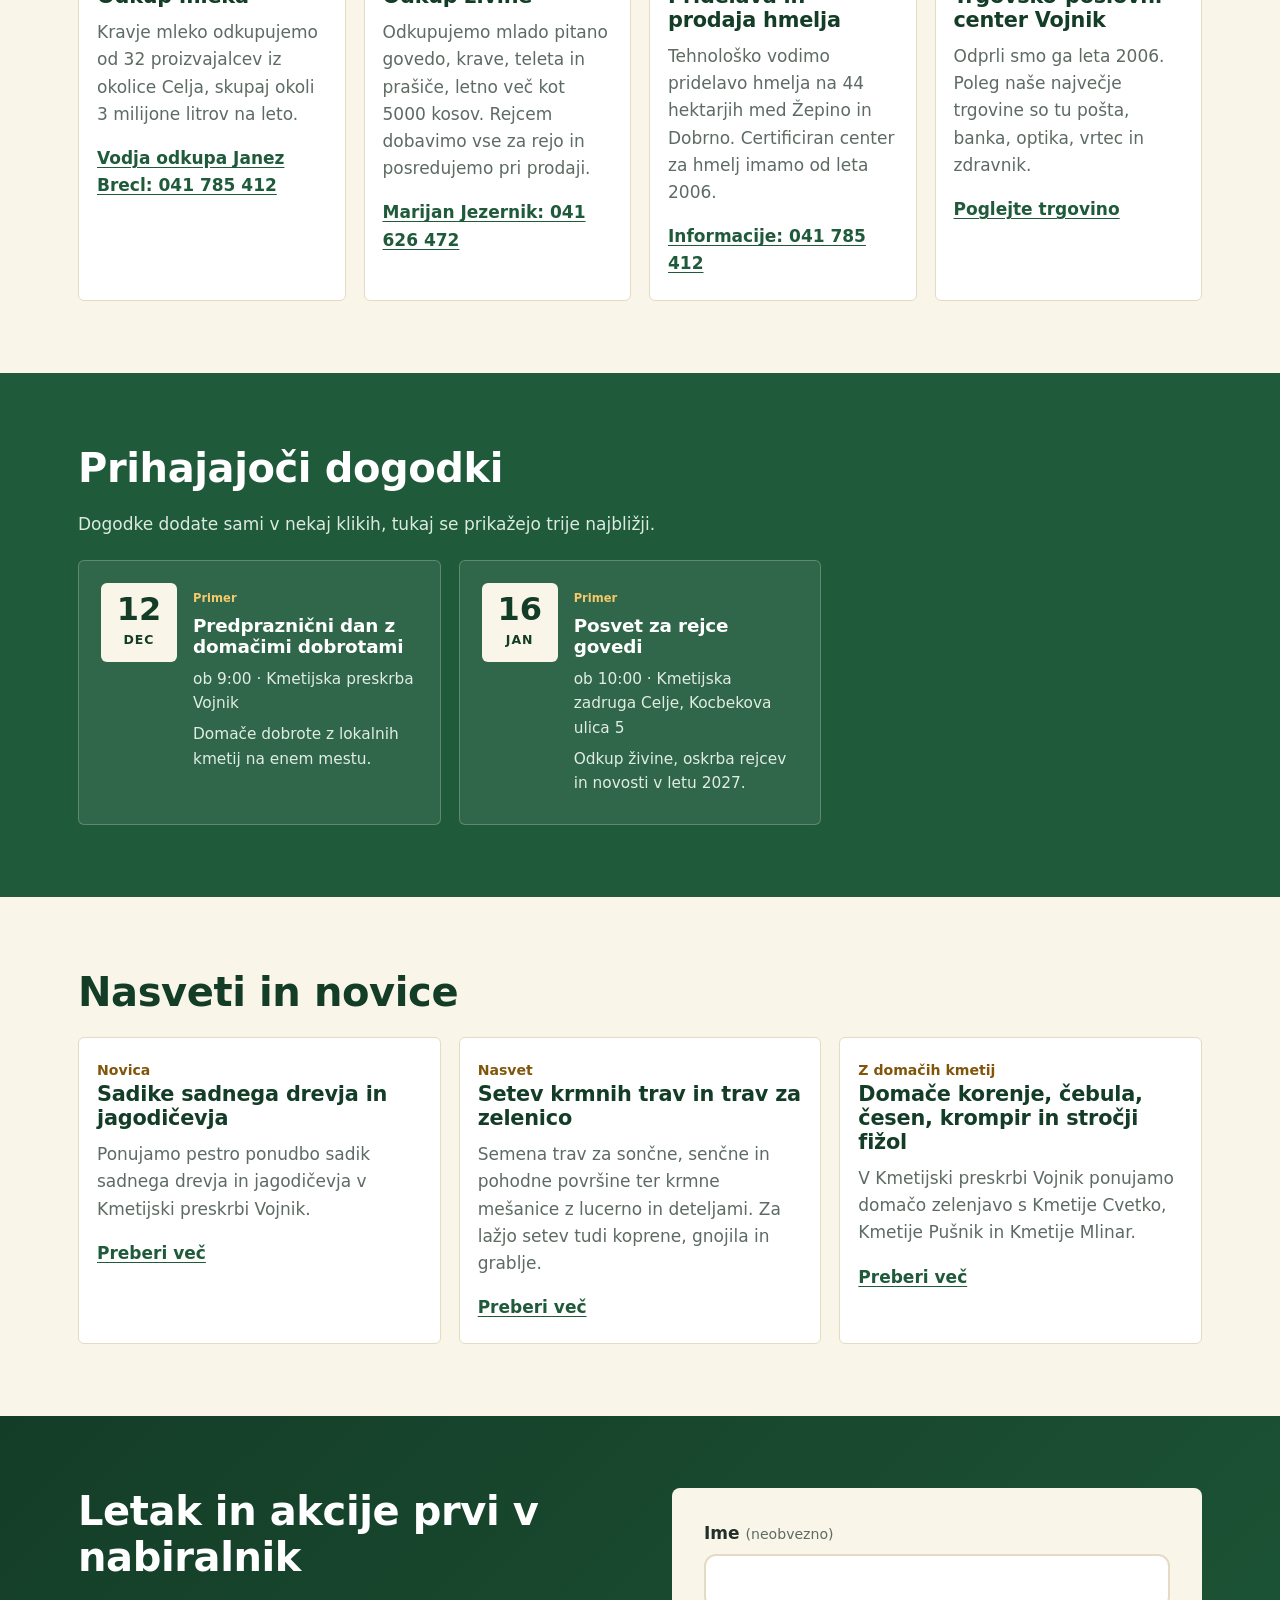
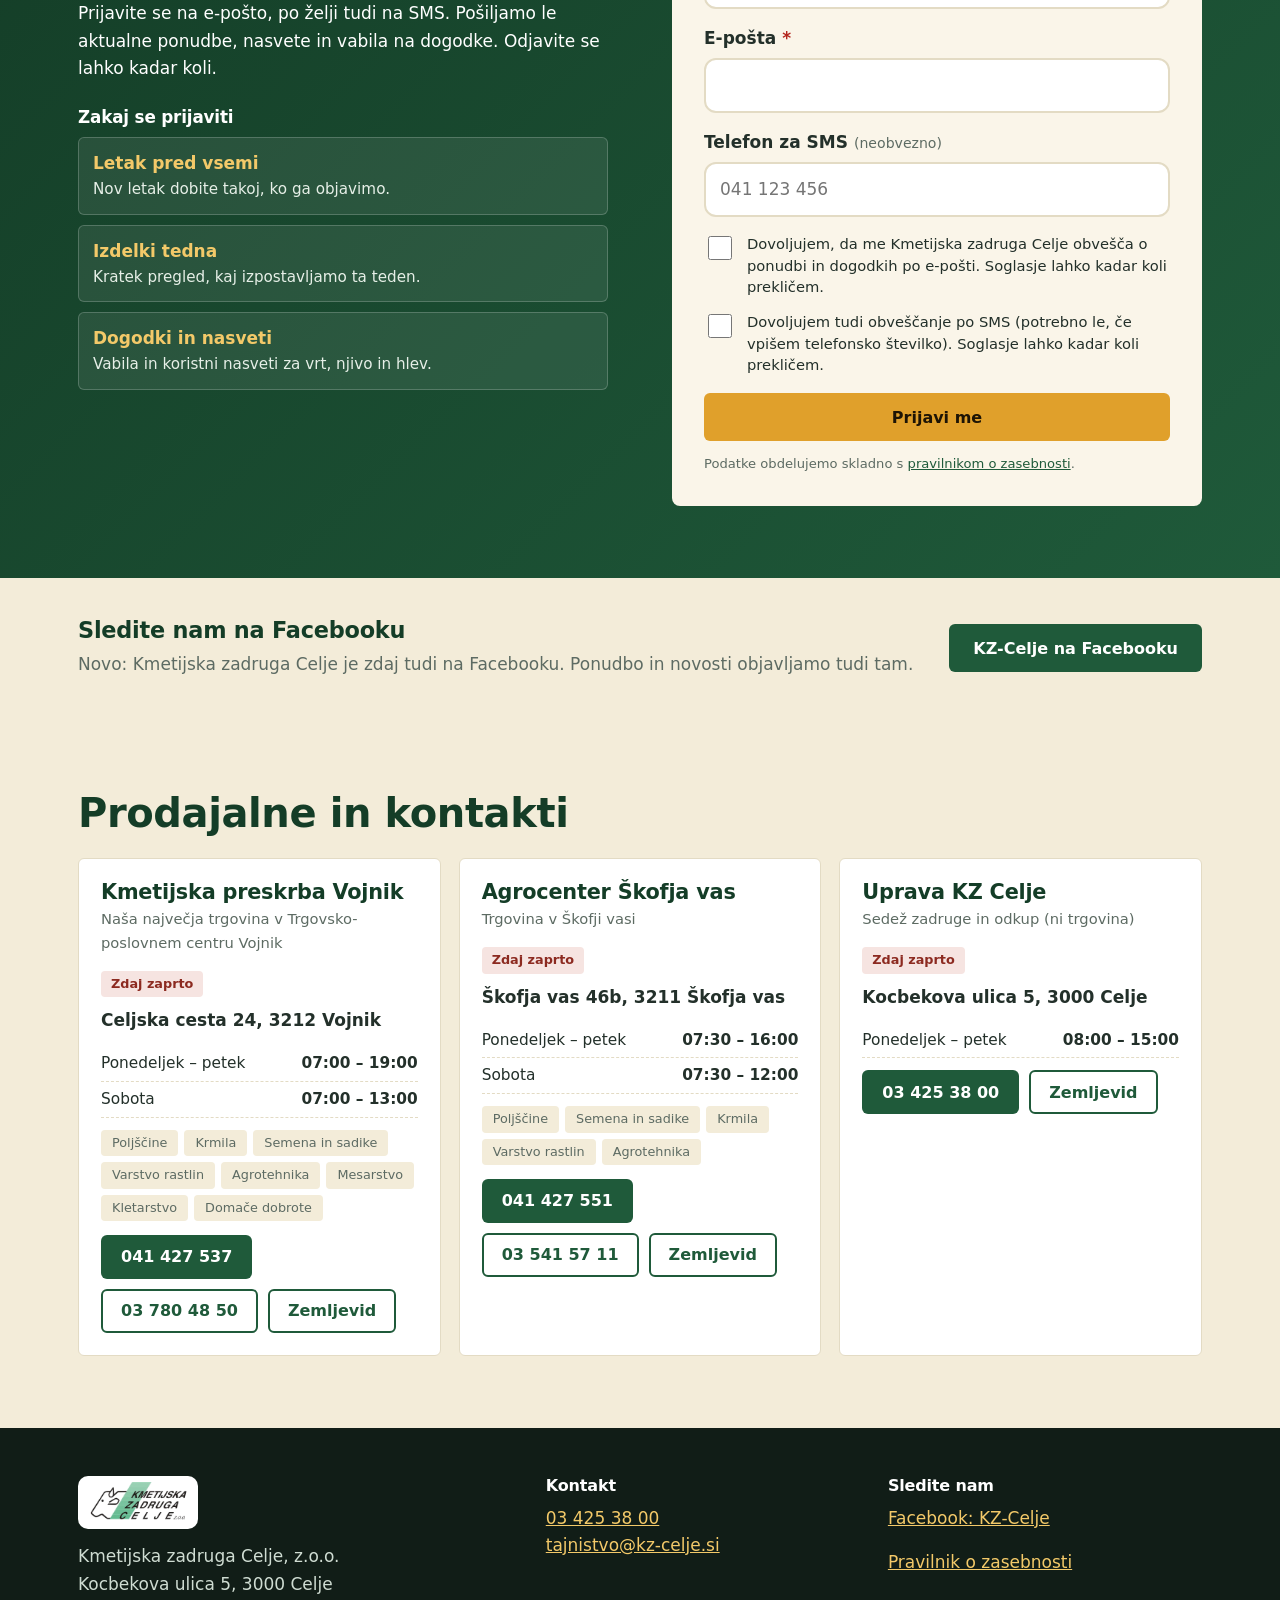
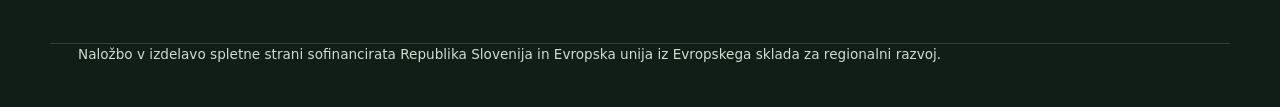
==== commit 4f027685: "Rewrite client-facing copy, drop technical text and placeholders, verified facts only" ====
--- a/index.html
+++ b/index.html
@@ -4,20 +4,30 @@
   <meta charset="utf-8">
   <meta name="viewport" content="width=device-width, initial-scale=1">
   <title>Kmetijska zadruga Celje | Ponudba, letak in nasveti</title>
-  <meta name="description" content="Kmetijska zadruga Celje: ponudba tedna, aktualni letak, odkup mleka in živine, trgovini v Vojniku in Škofji vasi. Prijavite se na novice in prejmite letak prvi.">
+  <meta name="description" content="Kmetijska zadruga Celje: izdelki tedna, aktualni letak, odkup mleka in živine, trgovini v Vojniku in Škofji vasi. Prijavite se na novice in prejmite letak prvi.">
   <meta name="theme-color" content="#1f5a3a">
   <link rel="canonical" href="https://nnejc.github.io/kz-celje-demo/">
   <meta property="og:type" content="website">
   <meta property="og:locale" content="sl_SI">
+  <meta property="og:site_name" content="Kmetijska zadruga Celje">
   <meta property="og:title" content="Kmetijska zadruga Celje | Ponudba, letak in nasveti">
-  <meta property="og:description" content="Ponudba tedna, aktualni letak, odkup mleka in živine ter trgovini v Vojniku in Škofji vasi.">
-  <meta property="og:image" content="https://nnejc.github.io/kz-celje-demo/img/client/logo.png">
+  <meta property="og:description" content="Aktualni letak in izdelki tedna, vedno prvi do vas. Trgovini v Vojniku in Škofji vasi, odkup mleka in živine.">
+  <meta property="og:image" content="https://nnejc.github.io/kz-celje-demo/img/hero.webp">
   <meta property="og:url" content="https://nnejc.github.io/kz-celje-demo/">
+  <meta name="twitter:card" content="summary_large_image">
   <link rel="icon" href="data:image/svg+xml,%3Csvg xmlns='http://www.w3.org/2000/svg' viewBox='0 0 32 32'%3E%3Crect width='32' height='32' rx='7' fill='%231f5a3a'/%3E%3Cpath d='M9 24c0-8 5-13 14-14-1 9-6 14-14 14z' fill='%23e0a02b'/%3E%3C/svg%3E">
   <link rel="preload" as="image" href="img/hero.webp" fetchpriority="high">
   <link rel="stylesheet" href="css/style.css">
 
-  <!-- Local business structured data. Values in [VNESI: ...] must be replaced before production. -->
+  <!-- TODO (production): Meta Pixel for Facebook ads. Intentionally DISABLED in the demo (no trackers).
+       Enable only together with a cookie consent banner, then paste the pixel snippet here:
+  <script>
+    !function(f,b,e,v,n,t,s){...}(window,document,'script','https://connect.facebook.net/en_US/fbevents.js');
+    fbq('init', 'YOUR_PIXEL_ID'); fbq('track', 'PageView');
+  </script>
+  And fire fbq('track', 'Lead') in the signup success handler (js/main.js). -->
+
+  <!-- Local business structured data (real data from kz-celje.si) -->
   <script type="application/ld+json">
   {
     "@context": "https://schema.org",
@@ -27,7 +37,7 @@
     "telephone": "+38634253800",
     "email": "tajnistvo@kz-celje.si",
     "logo": "https://nnejc.github.io/kz-celje-demo/img/client/logo.png",
-    "image": "https://nnejc.github.io/kz-celje-demo/img/client/logo.png",
+    "image": "https://nnejc.github.io/kz-celje-demo/img/hero.webp",
     "address": {
       "@type": "PostalAddress",
       "streetAddress": "Kocbekova ulica 5",
@@ -41,8 +51,7 @@
       "opens": "08:00",
       "closes": "15:00"
     }],
-    "sameAs": ["https://www.facebook.com/KZ-Celje-102216865359597"],
-    "vatID": "[VNESI: ID za DDV]"
+    "sameAs": ["https://www.facebook.com/KZ-Celje-102216865359597"]
   }
   </script>
 </head>
@@ -50,7 +59,7 @@
   <a class="skip" href="#main">Preskoči na vsebino</a>
 
   <!-- Remove this bar for production -->
-  <div class="demo-bar" role="note">Demo predlog za Kmetijsko zadrugo Celje · vsebine označene z [VNESI] so začasne</div>
+  <div class="demo-bar" role="note">Demo predlog za Kmetijsko zadrugo Celje · slike, cene in dogodki so primeri</div>
 
   <header class="site-header" id="top">
     <div class="wrap header-row">
@@ -66,6 +75,7 @@
           <li><a href="#dogodki">Dogodki</a></li>
           <li><a href="#nasveti">Nasveti</a></li>
           <li><a href="#prodajalne">Prodajalne</a></li>
+          <li class="nav-fb"><a href="https://www.facebook.com/KZ-Celje-102216865359597" target="_blank" rel="noopener">Facebook</a></li>
         </ul>
         <a class="btn btn-amber nav-cta" href="#prijava">Prijava na novice</a>
       </nav>
@@ -79,14 +89,14 @@
   </header>
 
   <main id="main">
-    <!-- 2. Hero -->
+    <!-- Hero -->
     <section class="hero">
       <img class="hero-img" src="img/hero.webp" width="2000" height="1125" alt="" fetchpriority="high">
       <div class="hero-shade"></div>
       <div class="wrap hero-grid">
         <div>
-          <h1>Trgovina, odkup in nasveti za kmete iz celjske okolice</h1>
-          <p class="lead">Aktualna ponudba, letak in odpiralni časi na enem mestu. Pokličete nas lahko na 03 425 38 00.</p>
+          <h1>Aktualni letak in izdelki tedna, vedno prvi do vas</h1>
+          <p class="lead">Letak, ponudba in odpiralni časi naših trgovin v Vojniku in Škofji vasi.</p>
           <div class="hero-actions">
             <a class="btn btn-amber" href="#ponudba">Ponudba tedna</a>
             <a class="btn btn-ghost" href="#prijava">Prejmi letak prvi</a>
@@ -96,27 +106,28 @@
       </div>
     </section>
 
-    <!-- 3. Featured products (data/products.json) -->
+    <!-- Featured products (data/products.json) -->
     <section class="section" id="ponudba" aria-labelledby="h-ponudba">
       <div class="wrap">
         <div class="section-head">
           <h2 id="h-ponudba">Izpostavljeno ta teden</h2>
-          <p class="section-sub">Izbrani izdelki iz naših trgovin. Cene in zaloga se lahko razlikujejo po trgovinah.</p>
+          <p class="section-sub">Izbrani izdelki iz naših trgovin. Za ceno in zalogo pokličite trgovino.</p>
         </div>
         <div class="grid grid-products" id="products" aria-live="polite"><p class="loading">Nalagam ponudbo …</p></div>
       </div>
     </section>
 
-    <!-- 4. Flyer (data/leaflets.json) -->
+    <!-- Flyer (data/leaflets.json) -->
     <section class="section section-cream" id="letak" aria-labelledby="h-letak">
       <div class="wrap">
         <div class="section-head">
-          <h2 id="h-letak">Aktualni letak</h2>
-          <p class="section-sub" id="leafletValidity"></p>
+          <h2 id="h-letak">Aktualni letak <span class="sample-badge">Primer letaka</span></h2>
+          <p class="section-sub" id="leafletValidity">Veljavnost po objavi letaka.</p>
         </div>
         <div class="flyer">
           <div class="flyer-viewer">
             <div class="flyer-stage">
+              <span class="sample-badge on-flyer">Primer letaka</span>
               <button class="flyer-nav prev" id="flyerPrev" aria-label="Prejšnja stran">‹</button>
               <img id="flyerImg" src="" alt="" width="700" height="990">
               <button class="flyer-nav next" id="flyerNext" aria-label="Naslednja stran">›</button>
@@ -126,47 +137,49 @@
           </div>
           <aside class="flyer-side">
             <h3>Letak v telefonu</h3>
-            <p>Prelistajte stran ali odprite celoten letak v PDF obliki. Nov letak lahko prejmete prvi na e-pošto ali SMS.</p>
+            <p>Prelistajte stran ali odprite celoten letak v PDF. Nov letak lahko prejmete prvi na e-pošto ali SMS.</p>
             <div class="flyer-actions">
               <a class="btn btn-green" id="flyerPdf" href="#" target="_blank" rel="noopener">Odpri PDF</a>
               <a class="btn btn-outline" href="#prijava">Prejmi naslednji letak</a>
             </div>
-            <h3 class="archive-title">Arhiv letakov</h3>
-            <ul class="archive" id="archive"></ul>
+            <div id="archiveBox" hidden>
+              <h3 class="archive-title">Arhiv letakov</h3>
+              <ul class="archive" id="archive"></ul>
+            </div>
           </aside>
         </div>
       </div>
     </section>
 
-    <!-- 5. Services -->
+    <!-- Services (facts checked on kz-celje.si) -->
     <section class="section" id="storitve" aria-labelledby="h-storitve">
       <div class="wrap">
         <div class="section-head">
           <h2 id="h-storitve">Storitve zadruge</h2>
-          <p class="section-sub">Zadruga ni le trgovina. Odkupujemo mleko in živino, pridelujemo hmelj in upravljamo trgovski center.</p>
+          <p class="section-sub">Poleg trgovin odkupujemo mleko in živino, vodimo pridelavo hmelja in upravljamo trgovski center v Vojniku.</p>
         </div>
         <div class="grid grid-services">
           <article class="card service">
-            <img src="img/client/mleko.webp" width="400" height="400" loading="lazy" alt="Odkup mleka">
+            <img src="img/client/mleko.webp" width="400" height="400" loading="lazy" alt="Kozarec mleka">
             <div class="card-body">
               <h3>Odkup mleka</h3>
-              <p>Kakovostno kravje mleko odkupujemo od 32 proizvajalcev iz okolice Celja, skupaj okoli 3 milijone litrov na leto.</p>
-              <a class="link" href="tel:+38641785412">Vodja odkupa: 041 785 412</a>
+              <p>Kravje mleko odkupujemo od 32 proizvajalcev iz okolice Celja, skupaj okoli 3 milijone litrov na leto.</p>
+              <a class="link" href="tel:+38641785412">Vodja odkupa Janez Brecl: 041 785 412</a>
             </div>
           </article>
           <article class="card service">
-            <img src="img/client/krave.webp" width="400" height="400" loading="lazy" alt="Odkup živine">
+            <img src="img/client/krave.webp" width="400" height="400" loading="lazy" alt="Govedo na paši">
             <div class="card-body">
               <h3>Odkup živine</h3>
-              <p>Mlado pitano govedo, krave, teleta in prašiči. Letno odkupimo več kot 5000 kosov od naših kooperantov.</p>
+              <p>Odkupujemo mlado pitano govedo, krave, teleta in prašiče, letno več kot 5000 kosov. Rejcem dobavimo vse za rejo in posredujemo pri prodaji.</p>
               <a class="link" href="tel:+38641626472">Marijan Jezernik: 041 626 472</a>
             </div>
           </article>
           <article class="card service">
-            <img src="img/client/hmelj.webp" width="400" height="400" loading="lazy" alt="Hmelj">
+            <img src="img/client/hmelj.webp" width="400" height="400" loading="lazy" alt="Hmeljni storžki">
             <div class="card-body">
               <h3>Pridelava in prodaja hmelja</h3>
-              <p>Hmelj, zeleno zlato Savinjske doline. Pridelujemo ga tudi v okolici Celja.</p>
+              <p>Tehnološko vodimo pridelavo hmelja na 44 hektarjih med Žepino in Dobrno. Certificiran center za hmelj imamo od leta 2006.</p>
               <a class="link" href="tel:+38641785412">Informacije: 041 785 412</a>
             </div>
           </article>
@@ -174,7 +187,7 @@
             <img src="img/client/vojnik.webp" width="300" height="300" loading="lazy" alt="Trgovsko-poslovni center Vojnik">
             <div class="card-body">
               <h3>Trgovsko-poslovni center Vojnik</h3>
-              <p>Odprt leta 2006. Pošta, banka, optika, vrtec, zdravnik in naša največja trgovina Kmetijska preskrba Vojnik.</p>
+              <p>Odprli smo ga leta 2006. Poleg naše največje trgovine so tu pošta, banka, optika, vrtec in zdravnik.</p>
               <a class="link" href="#prodajalne">Poglejte trgovino</a>
             </div>
           </article>
@@ -182,17 +195,18 @@
       </div>
     </section>
 
-    <!-- 6. Events (data/events.json) -->
+    <!-- Events (data/events.json) -->
     <section class="section section-green" id="dogodki" aria-labelledby="h-dogodki">
       <div class="wrap">
         <div class="section-head">
           <h2 id="h-dogodki">Prihajajoči dogodki</h2>
+          <p class="section-sub">Dogodke dodate sami v nekaj klikih, tukaj se prikažejo trije najbližji.</p>
         </div>
         <div class="grid grid-events" id="events" aria-live="polite"><p class="loading">Nalagam dogodke …</p></div>
       </div>
     </section>
 
-    <!-- 7. Tips and news (data/tips.json) -->
+    <!-- Tips and news (data/tips.json, real e-novice from kz-celje.si) -->
     <section class="section" id="nasveti" aria-labelledby="h-nasveti">
       <div class="wrap">
         <div class="section-head">
@@ -202,59 +216,80 @@
       </div>
     </section>
 
-    <!-- 8. Newsletter signup -->
+    <!-- Newsletter signup -->
     <section class="section section-signup" id="prijava" aria-labelledby="h-prijava">
-      <div class="wrap signup">
-        <div class="signup-copy">
-          <h2 id="h-prijava">Letak in akcije prvi v nabiralnik</h2>
-          <p>Prijavite se na e-pošto, po želji tudi na SMS. Pošiljamo le aktualne ponudbe, nasvete in vabila na dogodke. Odjava je mogoča kadar koli.</p>
-          <ul class="ticks">
-            <li>Aktualni letak pred vsemi</li>
-            <li>Ponudba tedna v nekaj vrsticah</li>
-            <li>Brez nepotrebnih sporočil</li>
-          </ul>
-        </div>
-
-        <form class="form" id="signupForm" novalidate>
-          <!-- Demo only: no data leaves the browser.
-               Production: post to Brevo / Mailchimp (form action or API via a serverless function),
-               and store the consent timestamp + text version for each channel. -->
-          <div class="field">
-            <label for="name">Ime <span class="opt">(neobvezno)</span></label>
-            <input id="name" name="name" type="text" autocomplete="given-name">
+      <div class="wrap">
+        <div class="signup">
+          <div class="signup-copy">
+            <h2 id="h-prijava">Letak in akcije prvi v nabiralnik</h2>
+            <p>Prijavite se na e-pošto, po želji tudi na SMS. Pošiljamo le aktualne ponudbe, nasvete in vabila na dogodke. Odjavite se lahko kadar koli.</p>
+            <div class="why">
+              <h3>Zakaj se prijaviti</h3>
+              <ul class="why-list">
+                <li><strong>Letak pred vsemi</strong><span>Nov letak dobite takoj, ko ga objavimo.</span></li>
+                <li><strong>Izdelki tedna</strong><span>Kratek pregled, kaj izpostavljamo ta teden.</span></li>
+                <li><strong>Dogodki in nasveti</strong><span>Vabila in koristni nasveti za vrt, njivo in hlev.</span></li>
+              </ul>
+            </div>
           </div>
-          <div class="field">
-            <label for="email">E-pošta <span class="req" aria-hidden="true">*</span></label>
-            <input id="email" name="email" type="email" autocomplete="email" required aria-describedby="emailErr">
-            <p class="err" id="emailErr" role="alert"></p>
-          </div>
-          <div class="field">
-            <label for="phone">Telefon za SMS <span class="opt">(neobvezno)</span></label>
-            <input id="phone" name="phone" type="tel" inputmode="tel" autocomplete="tel" placeholder="041 123 456" aria-describedby="phoneErr">
-            <p class="err" id="phoneErr" role="alert"></p>
-          </div>
-
-          <div class="check">
-            <input id="consentEmail" name="consentEmail" type="checkbox" required aria-describedby="consentEmailErr">
-            <label for="consentEmail">Dovoljujem, da me Kmetijska zadruga Celje obvešča o ponudbi in dogodkih po e-pošti. Soglasje lahko kadar koli prekličem.</label>
-          </div>
-          <p class="err" id="consentEmailErr" role="alert"></p>
-
-          <div class="check">
-            <input id="consentSms" name="consentSms" type="checkbox" aria-describedby="consentSmsErr">
-            <label for="consentSms">Dovoljujem tudi obveščanje po SMS (obvezno le, če vpišem telefonsko številko). Soglasje lahko kadar koli prekličem.</label>
-          </div>
-          <p class="err" id="consentSmsErr" role="alert"></p>
-
-          <button class="btn btn-amber btn-block" type="submit">Prijavi me</button>
-          <p class="form-note">Podatke obdelujemo skladno s <a href="https://www.kz-celje.si/index/pogoji_uporabe" target="_blank" rel="noopener">pravilnikom o zasebnosti</a>.</p>
-          <p class="success" id="formSuccess" role="status" hidden>Hvala! Prijava je prejeta. (Demo: podatki se nikamor ne pošiljajo.)</p>
-        </form>
-      </div>
-    </section>
-
-    <!-- 9. Stores (data/stores.json) -->
-    <section class="section" id="prodajalne" aria-labelledby="h-prodajalne">
+
+          <form class="form" id="signupForm" novalidate>
+            <!-- Demo only: no data leaves the browser.
+                 Production: POST the fields below (including the hidden UTM fields) to Brevo / Mailchimp
+                 (their form endpoint, or their API via a small serverless function),
+                 and store the consent timestamp and the consent text version for each channel. -->
+            <input type="hidden" name="utm_source" id="utmSource">
+            <input type="hidden" name="utm_medium" id="utmMedium">
+            <input type="hidden" name="utm_campaign" id="utmCampaign">
+
+            <div class="field">
+              <label for="name">Ime <span class="opt">(neobvezno)</span></label>
+              <input id="name" name="name" type="text" autocomplete="given-name">
+            </div>
+            <div class="field">
+              <label for="email">E-pošta <span class="req" aria-hidden="true">*</span></label>
+              <input id="email" name="email" type="email" autocomplete="email" required aria-required="true" aria-describedby="emailErr">
+              <p class="err" id="emailErr" role="alert"></p>
+            </div>
+            <div class="field">
+              <label for="phone">Telefon za SMS <span class="opt">(neobvezno)</span></label>
+              <input id="phone" name="phone" type="tel" inputmode="tel" autocomplete="tel" placeholder="041 123 456" aria-describedby="phoneErr">
+              <p class="err" id="phoneErr" role="alert"></p>
+            </div>
+
+            <div class="check">
+              <input id="consentEmail" name="consentEmail" type="checkbox" required aria-required="true" aria-describedby="consentEmailErr">
+              <label for="consentEmail">Dovoljujem, da me Kmetijska zadruga Celje obvešča o ponudbi in dogodkih po e-pošti. Soglasje lahko kadar koli prekličem.</label>
+            </div>
+            <p class="err" id="consentEmailErr" role="alert"></p>
+
+            <div class="check">
+              <input id="consentSms" name="consentSms" type="checkbox" aria-describedby="consentSmsErr">
+              <label for="consentSms">Dovoljujem tudi obveščanje po SMS (potrebno le, če vpišem telefonsko številko). Soglasje lahko kadar koli prekličem.</label>
+            </div>
+            <p class="err" id="consentSmsErr" role="alert"></p>
+
+            <button class="btn btn-amber btn-block" type="submit">Prijavi me</button>
+            <p class="form-note">Podatke obdelujemo skladno s <a href="https://www.kz-celje.si/index/pogoji_uporabe" target="_blank" rel="noopener">pravilnikom o zasebnosti</a>.</p>
+            <p class="success" id="formSuccess" role="status" hidden>Hvala! Prijava je prejeta. (V demu se podatki nikamor ne pošiljajo.)</p>
+          </form>
+        </div>
+      </div>
+    </section>
+
+    <!-- Facebook -->
+    <section class="section fb" aria-labelledby="h-fb">
+      <div class="wrap fb-row">
+        <div>
+          <h2 id="h-fb">Sledite nam na Facebooku</h2>
+          <p>Novo: Kmetijska zadruga Celje je zdaj tudi na Facebooku. Ponudbo in novosti objavljamo tudi tam.</p>
+        </div>
+        <a class="btn btn-green" href="https://www.facebook.com/KZ-Celje-102216865359597" target="_blank" rel="noopener">KZ-Celje na Facebooku</a>
+      </div>
+    </section>
+
+    <!-- Stores (data/stores.json) -->
+    <section class="section section-cream" id="prodajalne" aria-labelledby="h-prodajalne">
       <div class="wrap">
         <div class="section-head">
           <h2 id="h-prodajalne">Prodajalne in kontakti</h2>
@@ -264,7 +299,6 @@
     </section>
   </main>
 
-  <!-- 10. Footer -->
   <footer class="site-footer">
     <div class="wrap footer-grid">
       <div>
@@ -282,14 +316,10 @@
       </div>
     </div>
     <div class="wrap footer-eu">
-      <p>Naložbo v izdelavo spletne strani sofinancirata Republika Slovenija in Evropska unija iz Evropskega sklada za regionalni razvoj. <span class="muted">[VNESI: preveri obvezno besedilo in logotipe za novo stran]</span></p>
+      <p>Naložbo v izdelavo spletne strani sofinancirata Republika Slovenija in Evropska unija iz Evropskega sklada za regionalni razvoj.</p>
     </div>
   </footer>
 
   <script src="js/main.js" defer></script>
 </body>
 </html>
-
-
-
-
--- a/css/style.css
+++ b/css/style.css
@@ -270,3 +270,36 @@
 @media (max-width: 899px) { .hero-shade { background: rgba(14, 40, 26, .68); } }
 .badge { align-self: flex-start; width: fit-content; }
 .product { display: flex; flex-direction: column; }
+
+.product img { width: 100%; aspect-ratio: 4 / 3; object-fit: cover; border-radius: 2px 2px 0 0; }
+.product .badge { margin: 12px 0 0 16px; }
+
+/* Taller hero so more of the photo is visible */
+.hero { min-height: min(82vh, 760px); display: flex; align-items: center; }
+.hero-grid { width: 100%; padding-top: 72px; padding-bottom: 72px; }
+.hero-img { object-position: 60% 70%; }
+@media (min-width: 900px) { .hero-grid { padding-top: 120px; padding-bottom: 120px; } .hero { min-height: min(86vh, 820px); } }
+
+/* ---- Round 2: sample badges, captions, benefits, Facebook band ---- */
+.sample-badge { display: inline-block; vertical-align: middle; margin-left: 10px; background: var(--amber); color: #1d1405; font: 700 .78rem var(--sans); letter-spacing: 0; padding: 4px 10px; border-radius: 4px; }
+.flyer-stage .on-flyer { position: absolute; z-index: 2; top: 20px; left: 20px; margin: 0; box-shadow: 0 1px 4px rgba(0,0,0,.25); }
+.is-disabled { opacity: .55; cursor: not-allowed; pointer-events: auto; }
+.shot { position: relative; margin: 0; }
+.shot img { display: block; }
+.shot figcaption { position: absolute; left: 10px; bottom: 10px; background: rgba(20, 30, 24, .72); color: #fff; font-size: .72rem; padding: 2px 8px; border-radius: 3px; }
+.brand img { background: none; }
+.nav-fb { display: block; }
+@media (min-width: 900px) { .nav-fb { display: none; } }
+.why { margin-top: 26px; }
+.why h3 { color: #fff; font-size: 1.05rem; margin-bottom: 10px; }
+.why-list { display: grid; gap: 10px; }
+.why-list li { display: grid; background: rgba(255,255,255,.08); border: 1px solid rgba(255,255,255,.2); border-radius: 6px; padding: 12px 14px; }
+.why-list strong { color: #f3c969; }
+.why-list span { font-size: .95rem; color: #e6efe7; }
+.fb { background: var(--cream-2); padding: 40px 0; }
+.fb-row { display: grid; gap: 16px; align-items: center; }
+.fb h2 { font-size: 1.4rem; margin-bottom: .3em; }
+.fb p { margin: 0; color: var(--muted); }
+@media (min-width: 700px) { .fb-row { grid-template-columns: 1fr auto; gap: 32px; } }
+.section-green .section-sub { color: #dcebdf; }
+.tip .tag + time { margin-left: 8px; }
